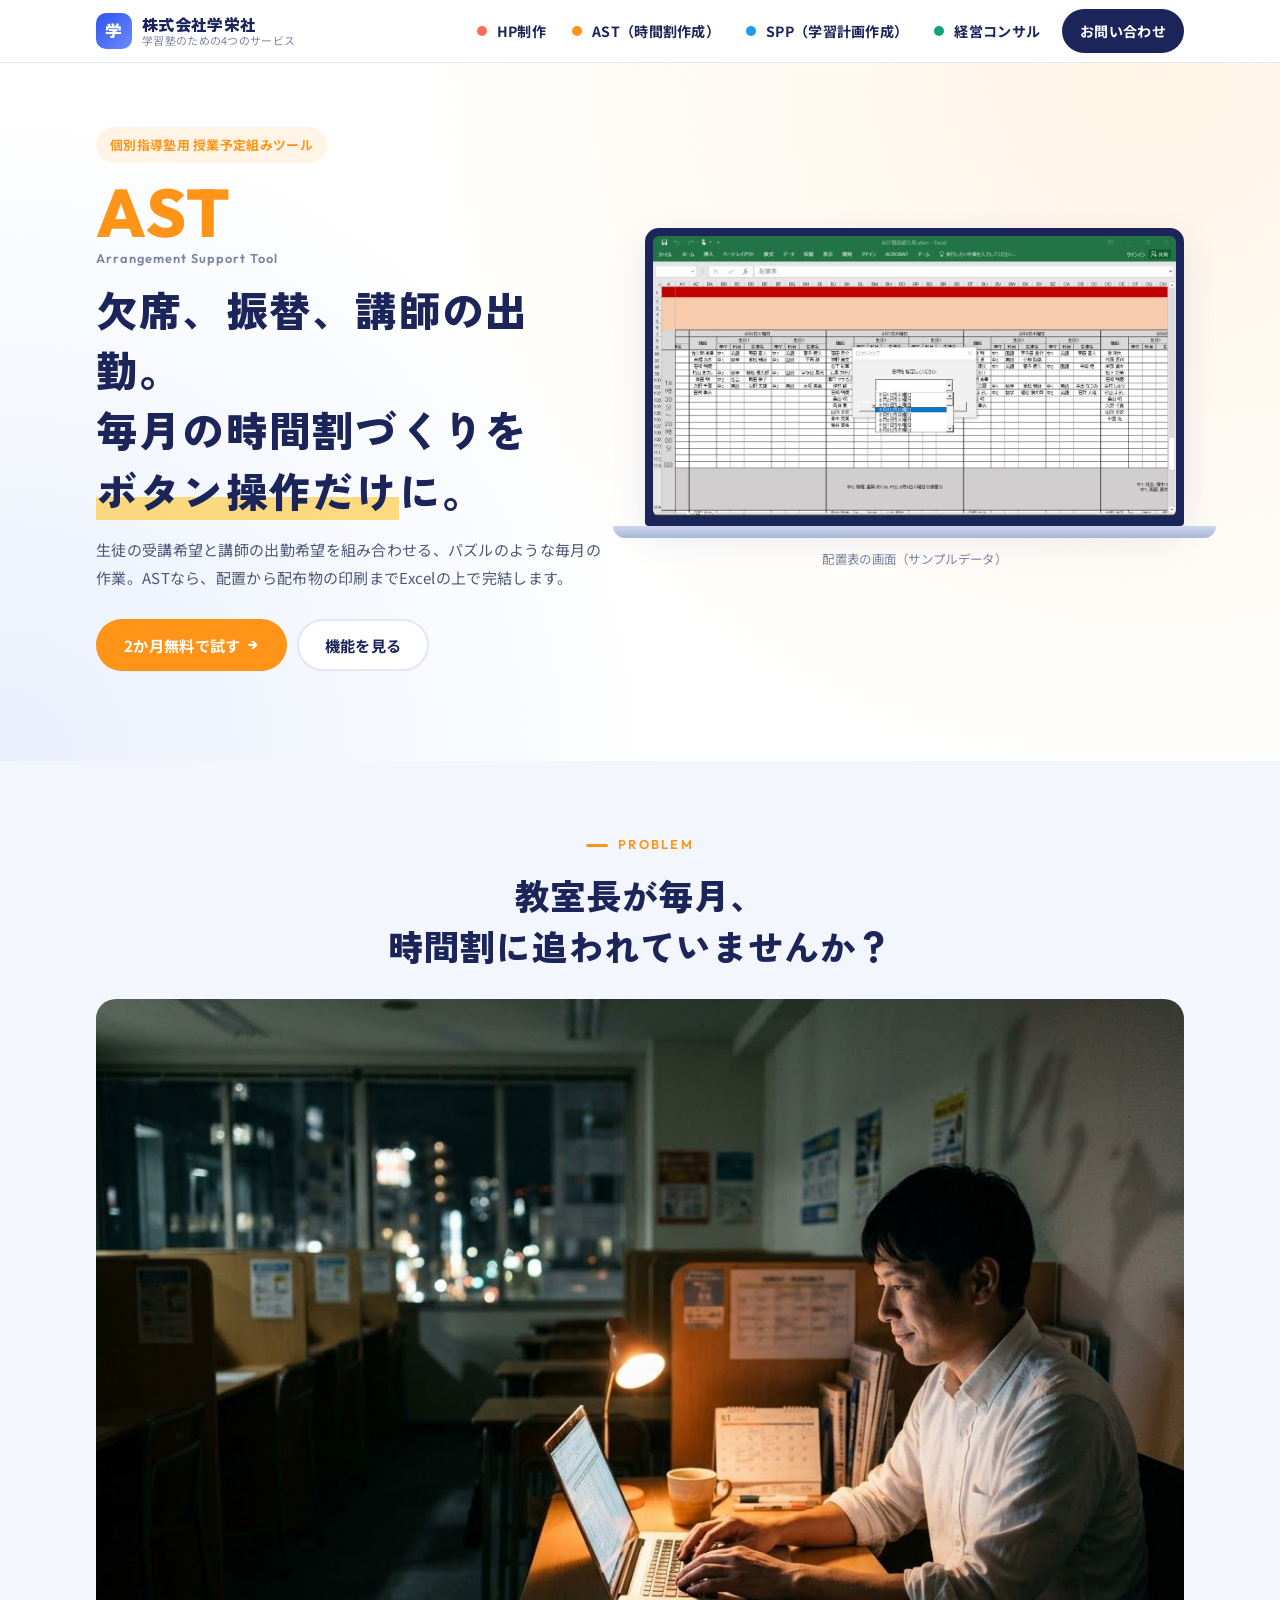
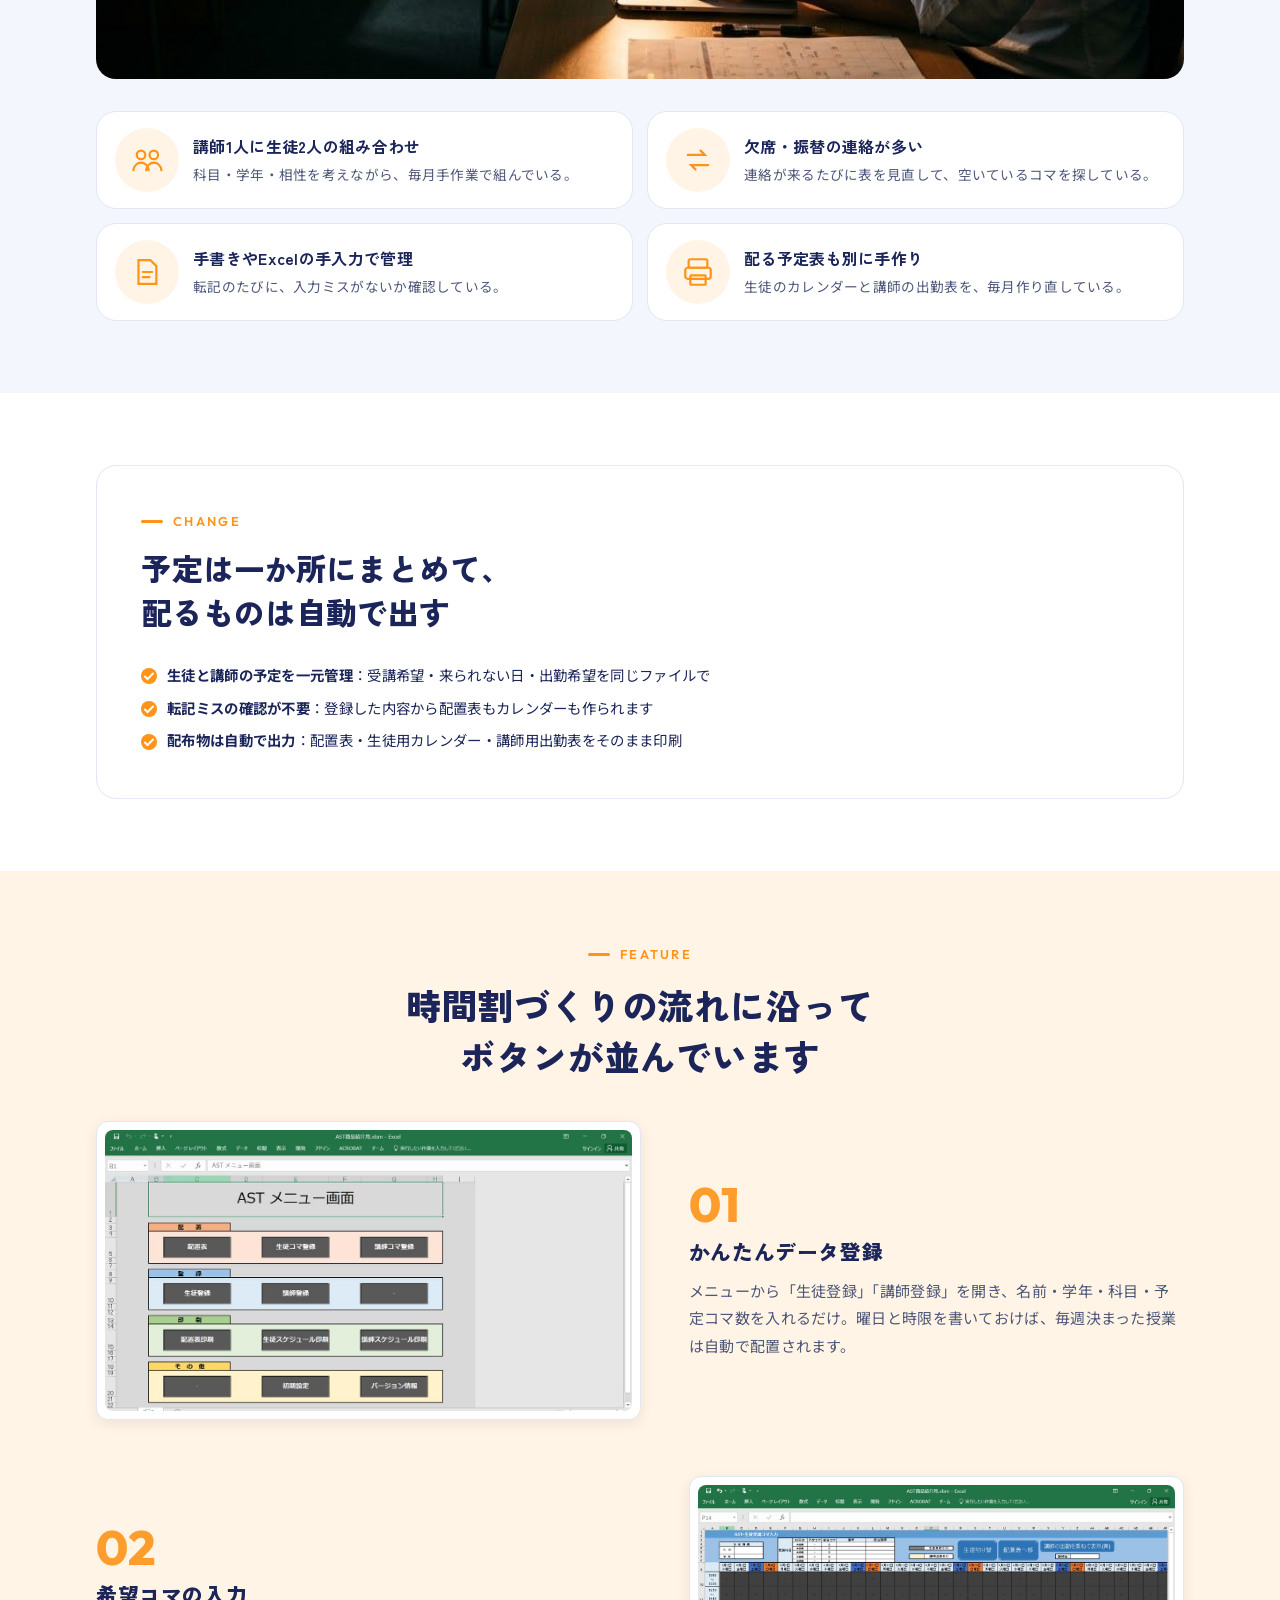
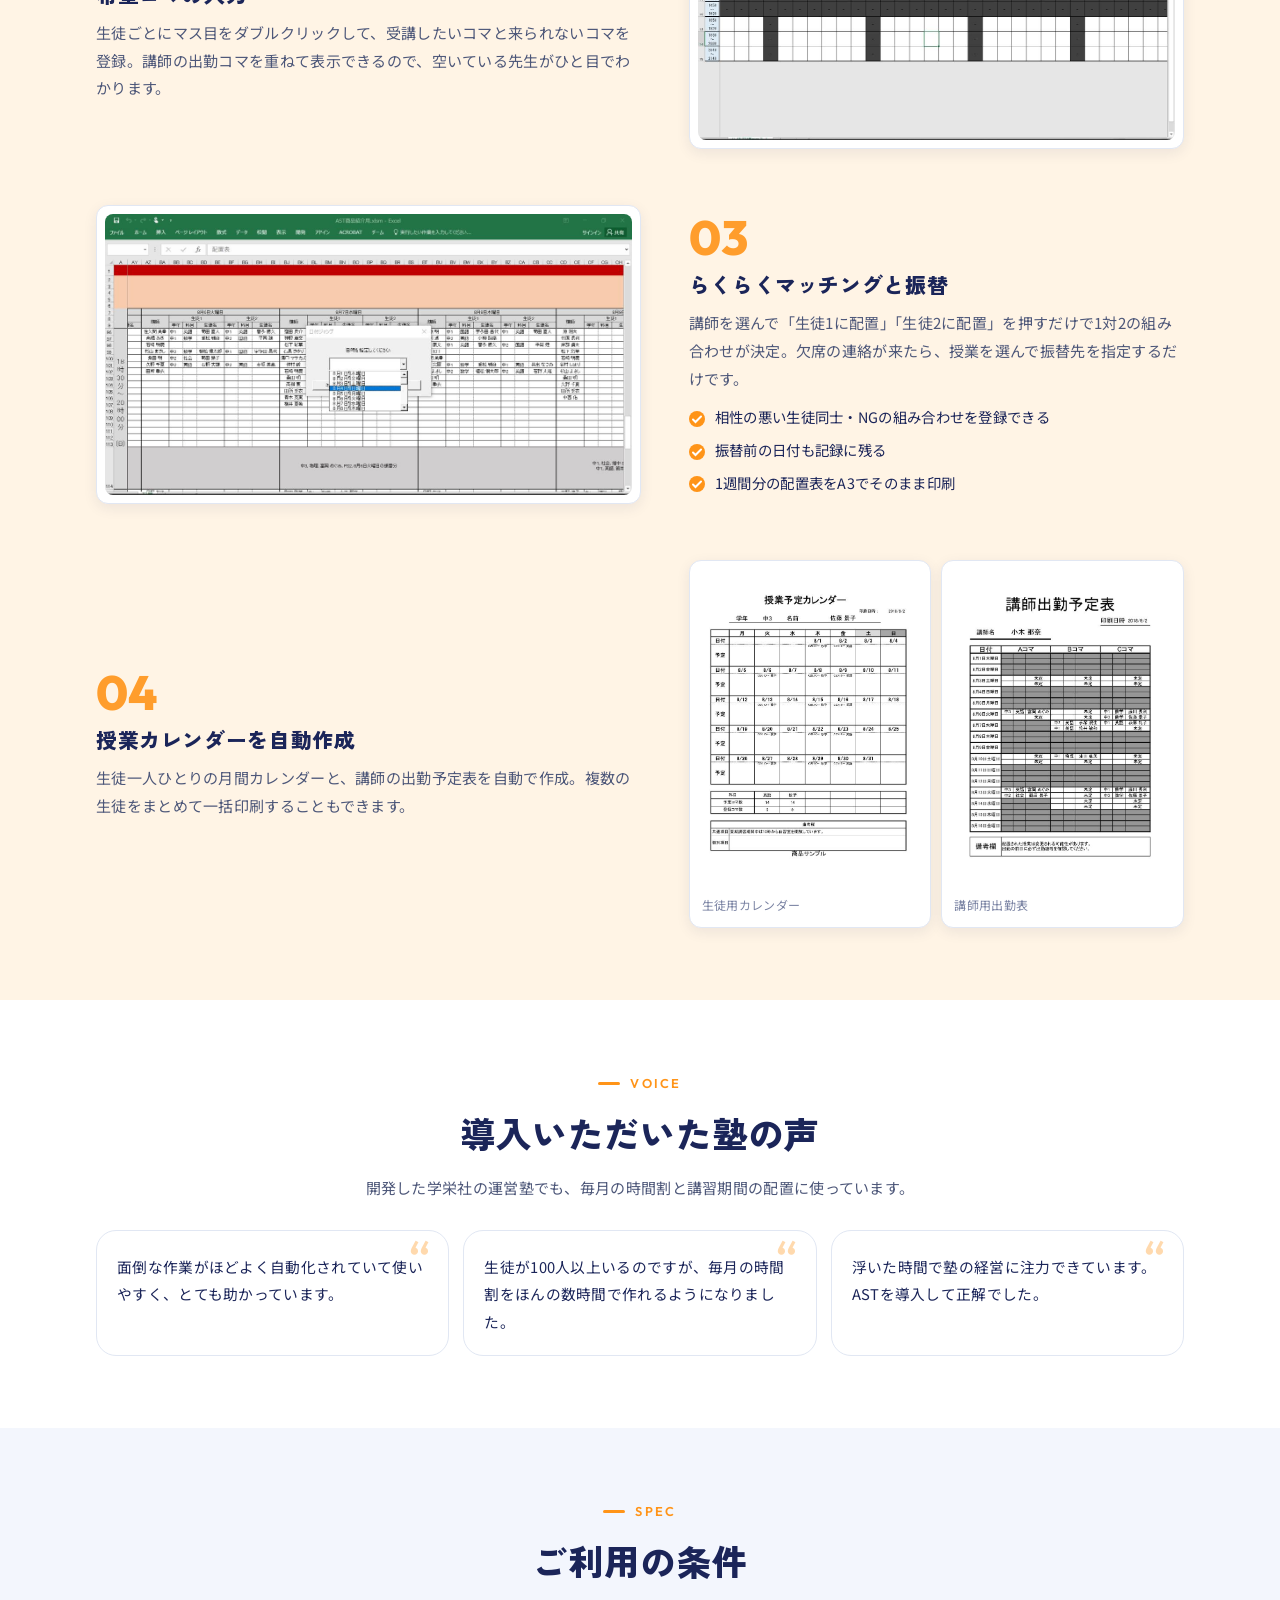
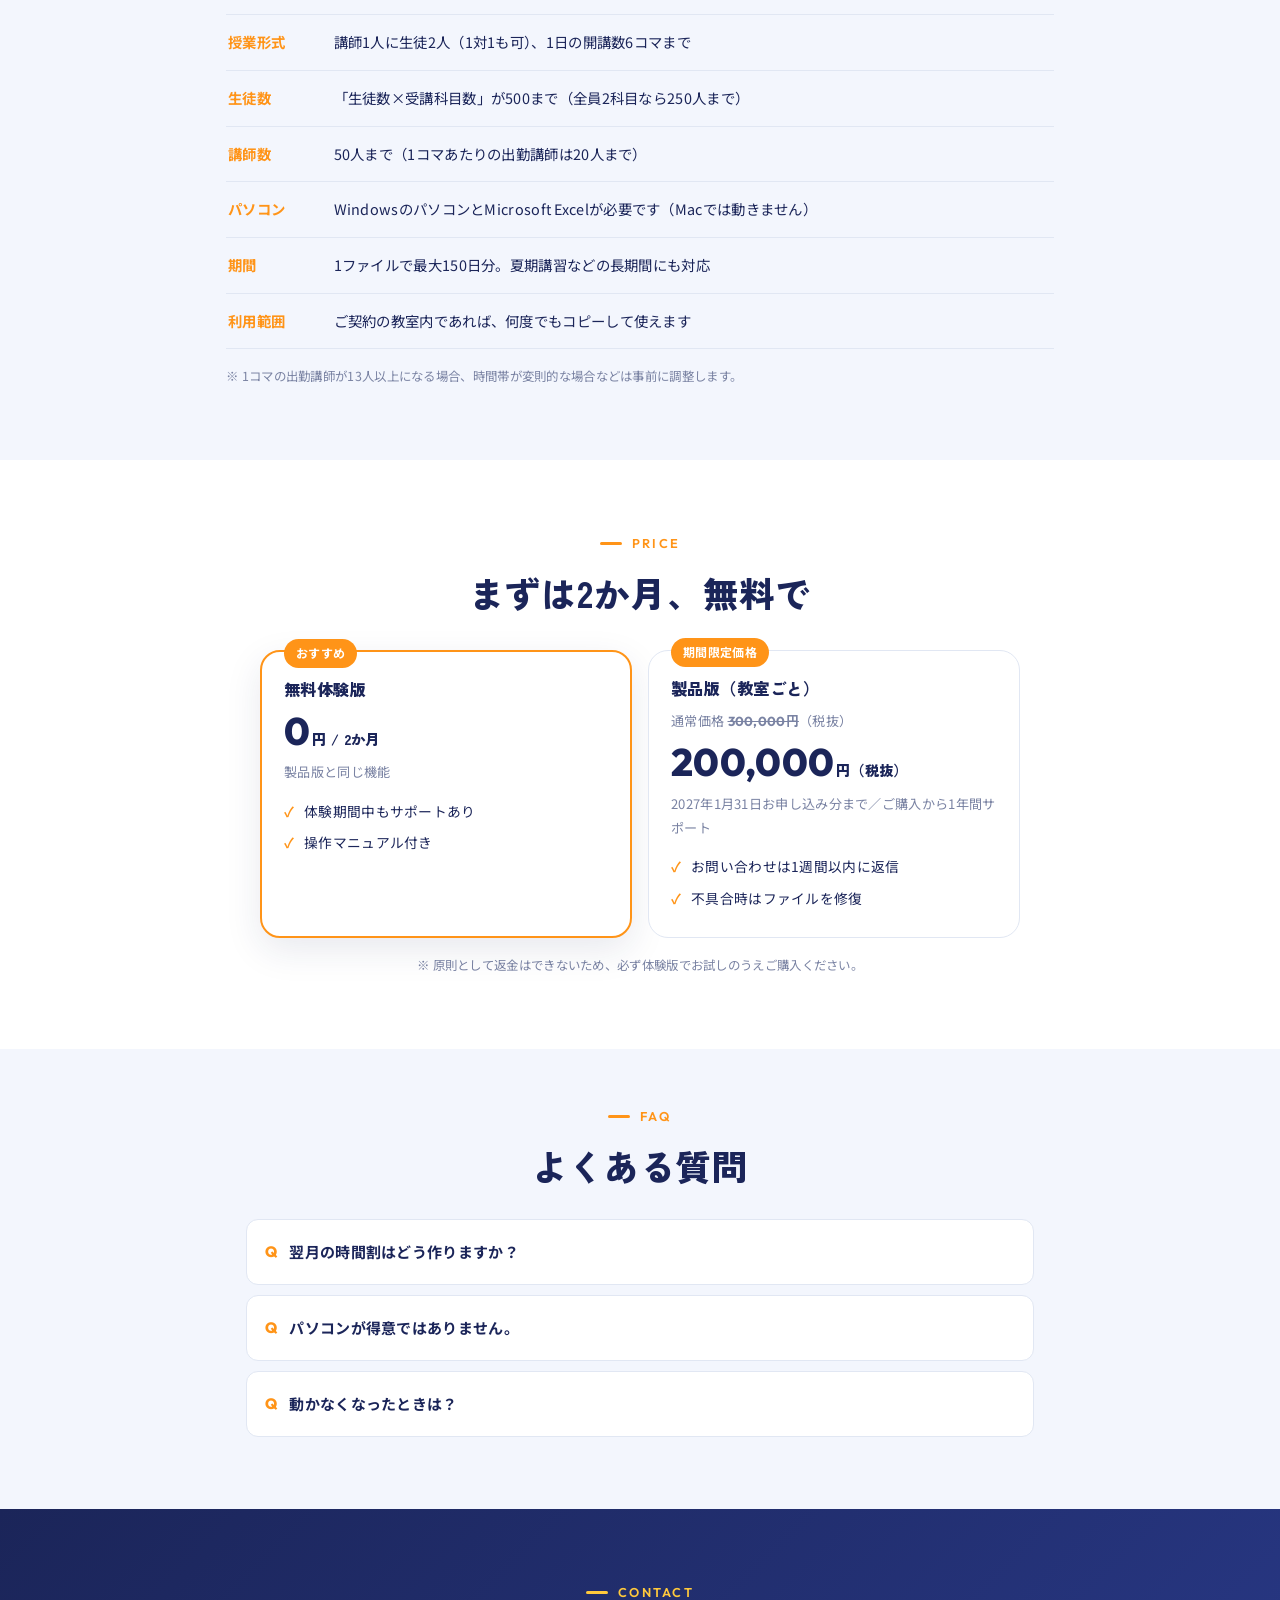
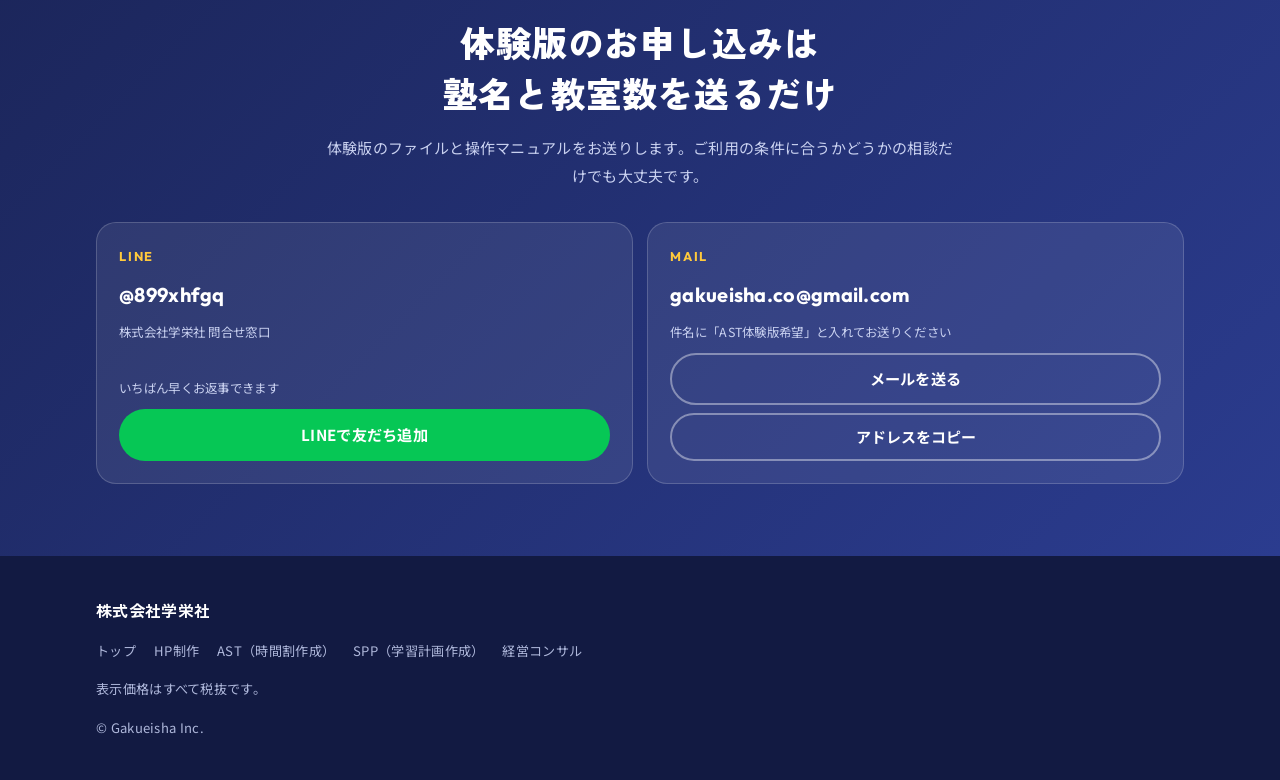
==== ast.html @ d19a025d "学栄社サイト 初回公開 Co-Authored-By: Claude Opus 5.5 <noreply@anthropic.com> Claude-Session: https://claude.a" ====
<!doctype html>
<html lang="ja">
<head>
<meta charset="utf-8">
<meta name="viewport" content="width=device-width, initial-scale=1, viewport-fit=cover">
<title>AST 授業予定組みツール｜学栄社</title>
<meta name="description" content="1対2の個別指導塾のための授業予定組みツールAST（Arrangement Support Tool）。講師と生徒の配置、欠席・振替、カレンダーと出勤表の印刷までExcelで。2か月の無料体験版あり。">
<link rel="preconnect" href="https://fonts.googleapis.com"><link rel="preconnect" href="https://fonts.gstatic.com" crossorigin>
<link rel="stylesheet" href="https://fonts.googleapis.com/css2?family=Zen+Kaku+Gothic+New:wght@500;700;900&family=Noto+Sans+JP:wght@400;500;700&family=Outfit:wght@500;600;700;800&display=swap">
<link rel="stylesheet" href="site.css">
<style>.prints{display:grid;grid-template-columns:1fr 1fr;gap:10px}</style>
</head>
<body class="p-ast" data-page="ast">
<div id="hd"></div>

<section class="s-hero">
  <div class="wrap grid">
    <div>
      <span class="tag">個別指導塾用 授業予定組みツール</span>
      <p class="name">AST<small>Arrangement Support Tool</small></p>
      <h1>欠席、振替、講師の出勤。<br>毎月の時間割づくりを<br><span class="mark">ボタン操作だけ</span>に。</h1>
      <p class="lead">生徒の受講希望と講師の出勤希望を組み合わせる、パズルのような毎月の作業。ASTなら、配置から配布物の印刷までExcelの上で完結します。</p>
      <div class="btns"><a class="btn btn-main" href="#contact">2か月無料で試す <span class="arw">→</span></a><a class="btn btn-ghost" href="#feature">機能を見る</a></div>
    </div>
    <div class="vis rv">
      <div class="laptop"><img src="img/ast-timetable.jpg" alt="ASTの配置表画面。日付と時限ごとに講師と生徒の授業が並ぶ" width="1200" height="641"></div>
      <p class="fine" style="text-align:center;margin-top:22px">配置表の画面（サンプルデータ）</p>
    </div>
  </div>
</section>

<section class="bg-soft">
  <div class="wrap">
    <div class="center"><p class="eyebrow">Problem</p><h2 class="h2">教室長が毎月、<br>時間割に追われていませんか？</h2></div>
    <div class="pimg rv"><img src="img/p03.jpg" alt="授業後の教室で時間割を組む教室長" width="1200" height="896" loading="lazy"></div>
    <div class="probs">
      <article class="rv"><div class="ic" style="color:var(--c)"><svg viewBox="0 0 40 40" fill="none" stroke="currentColor" stroke-width="2.6" stroke-linecap="round"><circle cx="13" cy="14" r="5"/><circle cx="28" cy="14" r="5"/><path d="M4 32c1-6 5-9 9-9s8 3 9 9M19 32c1-6 5-9 9-9s8 3 9 9"/></svg></div><div><b>講師1人に生徒2人の組み合わせ</b><span>科目・学年・相性を考えながら、毎月手作業で組んでいる。</span></div></article>
      <article class="rv"><div class="ic" style="color:var(--c)"><svg viewBox="0 0 40 40" fill="none" stroke="currentColor" stroke-width="2.6" stroke-linecap="round"><path d="M8 14h20l-5-5M32 26H12l5 5"/></svg></div><div><b>欠席・振替の連絡が多い</b><span>連絡が来るたびに表を見直して、空いているコマを探している。</span></div></article>
      <article class="rv"><div class="ic" style="color:var(--c)"><svg viewBox="0 0 40 40" fill="none" stroke="currentColor" stroke-width="2.6" stroke-linecap="round"><path d="M10 6h14l7 7v21H10z"/><path d="M15 20h11M15 26h8"/></svg></div><div><b>手書きやExcelの手入力で管理</b><span>転記のたびに、入力ミスがないか確認している。</span></div></article>
      <article class="rv"><div class="ic" style="color:var(--c)"><svg viewBox="0 0 40 40" fill="none" stroke="currentColor" stroke-width="2.6" stroke-linecap="round"><rect x="9" y="5" width="22" height="10" rx="2"/><rect x="5" y="15" width="30" height="13" rx="3"/><rect x="11" y="24" width="18" height="11" rx="1"/></svg></div><div><b>配る予定表も別に手作り</b><span>生徒のカレンダーと講師の出勤表を、毎月作り直している。</span></div></article>
    </div>
  </div>
</section>

<section>
  <div class="wrap">
    <div class="band rv" style="grid-template-columns:1fr">
      <div class="tx">
        <p class="eyebrow">Change</p>
        <h2 class="h2" style="font-size:clamp(1.35rem,5vw,1.9rem)">予定は一か所にまとめて、<br>配るものは自動で出す</h2>
        <div class="zig" style="margin-top:16px;gap:0"><ul>
          <li><b>生徒と講師の予定を一元管理</b>：受講希望・来られない日・出勤希望を同じファイルで</li>
          <li><b>転記ミスの確認が不要</b>：登録した内容から配置表もカレンダーも作られます</li>
          <li><b>配布物は自動で出力</b>：配置表・生徒用カレンダー・講師用出勤表をそのまま印刷</li>
        </ul></div>
      </div>
    </div>
  </div>
</section>

<section id="feature" class="bg-c">
  <div class="wrap">
    <div class="center"><p class="eyebrow">Feature</p><h2 class="h2">時間割づくりの流れに沿って<br>ボタンが並んでいます</h2></div>
    <div class="zig">
      <article class="rv">
        <figure class="media shot"><img src="img/ast-menu.jpg" alt="ASTのメニュー画面。配置・登録・印刷・その他のボタン" width="1200" height="641"></figure>
        <div><p class="num">01</p><h3>かんたんデータ登録</h3><p>メニューから「生徒登録」「講師登録」を開き、名前・学年・科目・予定コマ数を入れるだけ。曜日と時限を書いておけば、毎週決まった授業は自動で配置されます。</p></div>
      </article>
      <article class="rv">
        <figure class="media shot"><img src="img/ast-student.jpg" alt="生徒コマ登録の画面。日付と時限のマス目" width="1200" height="641"></figure>
        <div><p class="num">02</p><h3>希望コマの入力</h3><p>生徒ごとにマス目をダブルクリックして、受講したいコマと来られないコマを登録。講師の出勤コマを重ねて表示できるので、空いている先生がひと目でわかります。</p></div>
      </article>
      <article class="rv">
        <figure class="media shot"><img src="img/ast-timetable.jpg" alt="配置表画面" width="1200" height="641"></figure>
        <div><p class="num">03</p><h3>らくらくマッチングと振替</h3><p>講師を選んで「生徒1に配置」「生徒2に配置」を押すだけで1対2の組み合わせが決定。欠席の連絡が来たら、授業を選んで振替先を指定するだけです。</p>
          <ul><li>相性の悪い生徒同士・NGの組み合わせを登録できる</li><li>振替前の日付も記録に残る</li><li>1週間分の配置表をA3でそのまま印刷</li></ul></div>
      </article>
      <article class="rv">
        <div class="media prints"><figure class="shot"><img src="img/ast-calendar.jpg" alt="生徒用カレンダーの印刷サンプル"><figcaption>生徒用カレンダー</figcaption></figure><figure class="shot"><img src="img/ast-shift.jpg" alt="講師用出勤表の印刷サンプル"><figcaption>講師用出勤表</figcaption></figure></div>
        <div><p class="num">04</p><h3>授業カレンダーを自動作成</h3><p>生徒一人ひとりの月間カレンダーと、講師の出勤予定表を自動で作成。複数の生徒をまとめて一括印刷することもできます。</p></div>
      </article>
    </div>
  </div>
</section>

<section>
  <div class="wrap">
    <div class="center"><p class="eyebrow">Voice</p><h2 class="h2">導入いただいた塾の声</h2><p class="lead">開発した学栄社の運営塾でも、毎月の時間割と講習期間の配置に使っています。</p></div>
    <div class="voices">
      <blockquote class="rv">面倒な作業がほどよく自動化されていて使いやすく、とても助かっています。</blockquote>
      <blockquote class="rv">生徒が100人以上いるのですが、毎月の時間割をほんの数時間で作れるようになりました。</blockquote>
      <blockquote class="rv">浮いた時間で塾の経営に注力できています。ASTを導入して正解でした。</blockquote>
    </div>
  </div>
</section>

<section class="bg-soft">
  <div class="wrap" style="max-width:860px">
    <div class="center"><p class="eyebrow">Spec</p><h2 class="h2">ご利用の条件</h2></div>
    <dl class="spec">
      <div><dt>授業形式</dt><dd>講師1人に生徒2人（1対1も可）、1日の開講数6コマまで</dd></div>
      <div><dt>生徒数</dt><dd>「生徒数×受講科目数」が500まで（全員2科目なら250人まで）</dd></div>
      <div><dt>講師数</dt><dd>50人まで（1コマあたりの出勤講師は20人まで）</dd></div>
      <div><dt>パソコン</dt><dd>WindowsのパソコンとMicrosoft Excelが必要です（Macでは動きません）</dd></div>
      <div><dt>期間</dt><dd>1ファイルで最大150日分。夏期講習などの長期間にも対応</dd></div>
      <div><dt>利用範囲</dt><dd>ご契約の教室内であれば、何度でもコピーして使えます</dd></div>
    </dl>
    <p class="fine">※ 1コマの出勤講師が13人以上になる場合、時間帯が変則的な場合などは事前に調整します。</p>
  </div>
</section>

<section>
  <div class="wrap">
    <div class="center"><p class="eyebrow">Price</p><h2 class="h2">まずは2か月、無料で</h2></div>
    <div class="pricing" style="max-width:760px;margin-left:auto;margin-right:auto;grid-template-columns:repeat(auto-fit,minmax(260px,1fr))">
      <div class="plan hl rv"><span class="badge">おすすめ</span><h3>無料体験版</h3><p class="p">0<small>円 / 2か月</small></p><p class="s">製品版と同じ機能</p><ul><li>体験期間中もサポートあり</li><li>操作マニュアル付き</li></ul></div>
      <div class="plan rv"><span class="badge">期間限定価格</span><h3>製品版（教室ごと）</h3><p class="was">通常価格 <s>300,000円</s>（税抜）</p><p class="p">200,000<small>円（税抜）</small></p><p class="s">2027年1月31日お申し込み分まで／ご購入から1年間サポート</p><ul><li>お問い合わせは1週間以内に返信</li><li>不具合時はファイルを修復</li></ul></div>
    </div>
    <p class="fine center">※ 原則として返金はできないため、必ず体験版でお試しのうえご購入ください。</p>
  </div>
</section>

<section class="bg-soft" style="padding-top:56px">
  <div class="wrap" style="max-width:820px">
    <div class="center"><p class="eyebrow">FAQ</p><h2 class="h2">よくある質問</h2></div>
    <div class="faq">
      <details><summary>翌月の時間割はどう作りますか？</summary><p>今月のファイルをコピーして名前を変え、メニューの「初期設定」を押すだけ。生徒と講師の情報を引き継いだまま新しい月を作れます。</p></details>
      <details><summary>パソコンが得意ではありません。</summary><p>基本の操作はメニューのボタンをクリックするだけです。操作マニュアルもお渡しします。</p></details>
      <details><summary>動かなくなったときは？</summary><p>ファイルをメールで送っていただければ修復します。生徒と講師の個人情報は、修復以外の目的には使いません。</p></details>
    </div>
  </div>
</section>

<div id="ct" data-subject="AST体験版希望" data-title="体験版のお申し込みは<br>塾名と教室数を送るだけ" data-lead="体験版のファイルと操作マニュアルをお送りします。ご利用の条件に合うかどうかの相談だけでも大丈夫です。"></div>
<div id="ft"></div>
<script src="main.js"></script>
</body>
</html>
---- site.css ----
/* 株式会社学栄社 サイト共通スタイル（モバイルファースト） */
:root{
  --ink:#1b2559; --ink-soft:#4d5779; --muted:#7a83a3;
  --bg:#ffffff; --soft:#f3f6fd; --soft2:#e9effc; --line:#e1e7f3; --card:#ffffff;
  --brand:#2f54eb; --brand-d:#1d3bc0; --accent:#ffc93c;
  --hp:#ff6b5b; --hp-s:#fff0ed; --ast:#ff9418; --ast-s:#fff4e5; --spp:#1d9bf0; --spp-s:#e8f5ff; --con:#12a37d; --con-s:#e5f7f0;
  --c:var(--brand); --c-s:var(--soft2);
  --r:20px; --r-s:12px; --shadow:0 12px 36px rgba(27,37,89,.10); --shadow-s:0 4px 14px rgba(27,37,89,.08);
  --f-jp:"Zen Kaku Gothic New","Noto Sans JP",sans-serif; --f-body:"Noto Sans JP",sans-serif; --f-en:"Outfit","Zen Kaku Gothic New",sans-serif;
  color-scheme:light;
}
@media (prefers-color-scheme:dark){:root:not([data-theme="light"]){
  --ink:#e8ecfb; --ink-soft:#b9c1dc; --muted:#8d96b6; --bg:#0f1430; --soft:#161d40; --soft2:#1d2550; --line:#2a3360; --card:#182044;
  --hp-s:#3a1f24; --ast-s:#3a2a14; --spp-s:#13304a; --con-s:#123a30; color-scheme:dark}}
:root[data-theme="dark"]{--ink:#e8ecfb; --ink-soft:#b9c1dc; --muted:#8d96b6; --bg:#0f1430; --soft:#161d40; --soft2:#1d2550; --line:#2a3360; --card:#182044;
  --hp-s:#3a1f24; --ast-s:#3a2a14; --spp-s:#13304a; --con-s:#123a30; color-scheme:dark}

body.p-hp{--c:var(--hp);--c-s:var(--hp-s)} body.p-ast{--c:var(--ast);--c-s:var(--ast-s)}
body.p-spp{--c:var(--spp);--c-s:var(--spp-s)} body.p-con{--c:var(--con);--c-s:var(--con-s)}

*,*::before,*::after{box-sizing:border-box}
html{scroll-behavior:smooth;-webkit-text-size-adjust:100%}
body{margin:0;background:var(--bg);color:var(--ink);font-family:var(--f-body);font-size:15px;line-height:1.85;letter-spacing:.02em;overflow-x:hidden}
img{max-width:100%;height:auto;display:block}
a{color:inherit}
h1,h2,h3{font-family:var(--f-jp);font-weight:900;line-height:1.45;margin:0;letter-spacing:.03em}
p{margin:0}
.wrap{width:100%;max-width:1120px;margin:0 auto;padding:0 16px}
section{padding:72px 0}
.bg-soft{background:var(--soft)}
.bg-c{background:var(--c-s)}

/* 見出し */
.eyebrow{font-family:var(--f-en);font-weight:600;font-size:.8rem;letter-spacing:.18em;color:var(--c);text-transform:uppercase;display:flex;align-items:center;gap:10px;margin-bottom:12px}
.eyebrow::before{content:"";width:22px;height:3px;border-radius:2px;background:currentColor}
.h2{font-size:clamp(1.5rem,5.6vw,2.2rem)}
.h2 em{font-style:normal;color:var(--c)}
.lead{color:var(--ink-soft);margin-top:16px;max-width:42em}
.center{text-align:center}.center .eyebrow{justify-content:center}.center .lead{margin-left:auto;margin-right:auto}
.mark{background:linear-gradient(transparent 62%,rgba(255,201,60,.65) 62%)}

/* ヘッダー */
.top{position:sticky;top:0;z-index:50;background:color-mix(in srgb,var(--bg) 88%,transparent);backdrop-filter:blur(10px);-webkit-backdrop-filter:blur(10px);border-bottom:1px solid var(--line)}
.top .wrap{display:flex;align-items:center;justify-content:space-between;height:62px;gap:12px}
.logo{display:flex;align-items:center;gap:10px;text-decoration:none}
.logo .mk{width:36px;height:36px;border-radius:10px;background:linear-gradient(135deg,var(--brand),#6b8cff);color:#fff;display:grid;place-items:center;font-family:var(--f-jp);font-weight:900;font-size:1.05rem;flex:none}
.logo b{font-family:var(--f-jp);font-weight:900;font-size:1rem;line-height:1.2;display:block}
.logo small{display:block;font-size:.68rem;color:var(--muted);line-height:1.2}
.menu-btn{width:44px;height:44px;border:0;border-radius:12px;background:var(--soft2);color:var(--ink);display:grid;place-items:center;cursor:pointer}
.menu-btn span{display:block;width:18px;height:2px;background:currentColor;border-radius:2px;box-shadow:0 -6px 0 currentColor,0 6px 0 currentColor}
.gnav{position:fixed;inset:62px 0 auto 0;background:var(--bg);border-bottom:1px solid var(--line);padding:12px 16px 20px;display:none;flex-direction:column;gap:4px;box-shadow:var(--shadow)}
.gnav.open{display:flex}
.gnav a{text-decoration:none;font-weight:700;padding:12px 10px;border-radius:10px;display:flex;align-items:center;gap:10px}
.gnav a:hover{background:var(--soft)}
.gnav a i{width:10px;height:10px;border-radius:50%;flex:none}
.gnav .cta{background:var(--ink);color:var(--bg);justify-content:center;margin-top:8px}
@media (min-width:1180px){
  .menu-btn{display:none}
  .gnav{position:static;display:flex;flex-direction:row;align-items:center;padding:0;border:0;box-shadow:none;background:none;gap:2px}
  .gnav a{font-size:.88rem;padding:8px 12px}
  .gnav .cta{margin:0 0 0 8px;padding:9px 18px;border-radius:999px}
}

/* ボタン */
.btns{display:flex;flex-wrap:wrap;gap:10px;margin-top:28px}
.btn{display:inline-flex;align-items:center;justify-content:center;gap:8px;min-height:52px;padding:0 26px;border-radius:999px;font-weight:700;text-decoration:none;font-size:.95rem;border:2px solid transparent;transition:transform .15s,box-shadow .15s}
.btn:hover{transform:translateY(-2px);box-shadow:var(--shadow-s)}
.btn-main{background:var(--c);color:#fff}
.btn-ink{background:var(--ink);color:var(--bg)}
.btn-line{background:#06c755;color:#fff}
.btn-ghost{border-color:var(--line);background:var(--card);color:var(--ink)}
.btn .arw{font-family:var(--f-en)}

/* 写真差し替え予定の目印 */
.ph{position:relative;border-radius:var(--r);overflow:hidden;background:var(--soft2)}
.ph img{width:100%;height:100%;object-fit:cover}
.ph[data-ph]::after{content:"写真差し替え予定 " attr(data-ph);position:absolute;left:10px;top:10px;font-size:.66rem;font-weight:700;background:rgba(27,37,89,.82);color:#fff;padding:3px 9px;border-radius:999px;letter-spacing:.05em}

/* 端末モック */
.laptop{background:#1b2559;border-radius:14px 14px 4px 4px;padding:8px 8px 10px;position:relative;box-shadow:var(--shadow)}
.laptop img{border-radius:6px;width:100%}
.laptop::after{content:"";position:absolute;left:-6%;right:-6%;bottom:-12px;height:12px;background:linear-gradient(#cdd6ee,#aab6d8);border-radius:0 0 14px 14px}
.phone{background:#1b2559;border-radius:30px;padding:9px;box-shadow:var(--shadow);width:100%}
.phone img{border-radius:22px;width:100%;aspect-ratio:399/800;object-fit:cover;object-position:top}
.shot{background:var(--card);border:1px solid var(--line);border-radius:var(--r-s);padding:8px;box-shadow:var(--shadow-s)}
.shot img{border-radius:8px;width:100%}
.shot figcaption{font-size:.75rem;color:var(--muted);padding:8px 4px 2px}
figure{margin:0}

/* ===== トップ ===== */
.t-hero{position:relative;padding:44px 0 64px;overflow:hidden;background:radial-gradient(circle at 85% 10%,#dfe7ff 0,transparent 45%),radial-gradient(circle at 5% 90%,#fff3d1 0,transparent 40%),var(--bg)}
.t-hero .grid{display:grid;gap:40px;align-items:center}
.t-hero h1{font-size:clamp(1.85rem,8vw,3.1rem)}
.t-hero h1 .c{color:var(--brand)}
.t-hero .lead{font-size:1rem}
.chips{display:flex;flex-wrap:wrap;gap:8px;margin-top:20px}
.chips span{font-size:.78rem;font-weight:700;padding:6px 12px;border-radius:999px;background:var(--card);border:1px solid var(--line)}
.collage{position:relative;padding:0 6% 40px 0}
.collage .laptop{width:88%}
.collage .phone{position:absolute;right:0;bottom:0;width:28%;border-radius:22px;padding:6px}
.collage .phone img{border-radius:17px}
.collage .float{position:absolute;left:-2%;bottom:-6px;width:42%;background:var(--card);border-radius:14px;padding:8px;box-shadow:var(--shadow)}
.collage .float img{border-radius:8px}
.collage .float p{font-size:.68rem;font-weight:700;color:var(--muted);padding:4px 4px 0}
@media (min-width:900px){.t-hero{padding:72px 0 96px}.t-hero .grid{grid-template-columns:1.05fr 1fr}}

.svc{display:grid;gap:20px;margin-top:36px}
.svc a{display:grid;grid-template-rows:auto 1fr;background:var(--card);border:1px solid var(--line);border-radius:var(--r);overflow:hidden;text-decoration:none;box-shadow:var(--shadow-s);transition:transform .2s,box-shadow .2s}
.svc a:hover{transform:translateY(-4px);box-shadow:var(--shadow)}
.svc .thumb{aspect-ratio:16/10;background:var(--c-s);display:grid;place-items:center;overflow:hidden;position:relative}
.svc .thumb img{width:100%;height:100%;object-fit:cover}
.svc .thumb .no{position:absolute;left:14px;top:12px;font-family:var(--f-en);font-weight:700;font-size:.8rem;color:#fff;background:var(--c);padding:2px 10px;border-radius:999px}
.svc .body{display:grid;grid-template-rows:auto auto 1fr auto auto;gap:8px;padding:20px 20px 22px}
.svc .for{font-size:.78rem;font-weight:700;color:var(--c)}
.svc h3{font-size:1.18rem}
.svc .desc{font-size:.88rem;color:var(--ink-soft)}
.svc .meta{font-family:var(--f-en);font-weight:700;font-size:1.6rem;color:var(--ink);border-top:1px dashed var(--line);padding-top:12px;line-height:1.3}
.svc .meta small{font-family:var(--f-jp);font-size:.78rem;margin-left:4px;color:var(--ink-soft)}
.svc .go{font-size:.85rem;font-weight:700;color:var(--c)}
.svc .s-hp{--c:var(--hp);--c-s:var(--hp-s)} .svc .s-ast{--c:var(--ast);--c-s:var(--ast-s)} .svc .s-spp{--c:var(--spp);--c-s:var(--spp-s)} .svc .s-con{--c:var(--con);--c-s:var(--con-s)}
@media (min-width:640px){.svc{grid-template-columns:repeat(2,minmax(0,1fr))}}
@media (min-width:1080px){.svc{grid-template-columns:repeat(4,minmax(0,1fr))}.svc .body{padding:18px 18px 20px}}

.why{display:grid;gap:18px;margin-top:36px}
.why article{display:grid;grid-template-columns:72px 1fr;gap:16px;align-items:start;background:var(--card);border-radius:var(--r);padding:20px;border:1px solid var(--line)}
.why .ic{width:72px;height:72px;border-radius:18px;background:var(--soft2);display:grid;place-items:center}
.why .ic svg{width:38px;height:38px}
.why h3{font-size:1.08rem;margin-bottom:6px}
.why p{font-size:.9rem;color:var(--ink-soft)}
@media (min-width:900px){.why{grid-template-columns:repeat(3,minmax(0,1fr))}.why article{grid-template-columns:1fr;text-align:left}}

.stats{display:grid;grid-template-columns:repeat(2,minmax(0,1fr));gap:12px;margin-top:32px}
.stats div{background:var(--card);border-radius:var(--r-s);padding:18px 12px;text-align:center;display:grid;grid-template-rows:1fr auto;gap:4px;border:1px solid var(--line)}
.stats b{font-family:var(--f-en);font-size:clamp(2rem,9vw,2.8rem);line-height:1.1;color:var(--c)}
.stats b small{font-family:var(--f-jp);font-size:.85rem;margin-left:2px}
.stats span{font-size:.78rem;font-weight:700;color:var(--ink-soft);line-height:1.5}
@media (min-width:760px){.stats{grid-template-columns:repeat(4,minmax(0,1fr))}}

.prof{display:grid;gap:28px;align-items:center;margin-top:32px}
.prof .ph{aspect-ratio:4/3}
.career{display:grid;gap:0;border-top:1px solid var(--line)}
.career div{display:grid;grid-template-columns:6.5em 1fr;gap:12px;padding:14px 2px;border-bottom:1px solid var(--line);font-size:.92rem}
.career .k{font-weight:700;color:var(--c)}
@media (min-width:860px){.prof{grid-template-columns:5fr 6fr}}

/* ===== サービスページ共通 ===== */
.s-hero{position:relative;overflow:hidden;padding:40px 0 64px;background:radial-gradient(circle at 90% 0,var(--c-s) 0,transparent 55%),radial-gradient(circle at 0 100%,var(--soft2) 0,transparent 45%),var(--bg)}
.s-hero .grid{display:grid;gap:36px;align-items:center}
.s-hero .tag{display:inline-flex;align-items:center;gap:8px;font-size:.8rem;font-weight:700;color:var(--c);background:var(--c-s);padding:6px 14px;border-radius:999px;margin-bottom:16px}
.s-hero .name{font-family:var(--f-en);font-weight:800;font-size:clamp(2.6rem,13vw,4.2rem);line-height:1;color:var(--c);letter-spacing:.02em}
.s-hero .name small{display:block;font-size:.8rem;font-weight:600;color:var(--muted);letter-spacing:.08em;margin-top:6px}
.s-hero h1{font-size:clamp(1.6rem,7vw,2.6rem);margin-top:14px}
.s-hero .vis{position:relative}
@media (min-width:900px){.s-hero{padding:64px 0 90px}.s-hero .grid{grid-template-columns:1fr 1.05fr}}

.offer{margin-top:24px;background:var(--card);border:2px solid var(--c);border-radius:var(--r);padding:18px 20px;display:grid;gap:4px;box-shadow:var(--shadow-s);max-width:440px}
.offer .t{font-size:.8rem;font-weight:700;color:#fff;background:var(--c);border-radius:999px;padding:2px 12px;justify-self:start}
.offer .p{font-family:var(--f-en);font-weight:800;font-size:2.6rem;line-height:1.1}
.offer .p small{font-family:var(--f-jp);font-size:1rem;margin-left:2px}
.offer .n{font-size:.82rem;color:var(--ink-soft)}

.probs{display:grid;gap:14px;margin-top:32px}
.probs article{display:grid;grid-template-columns:64px 1fr;gap:14px;align-items:center;background:var(--card);border:1px solid var(--line);border-radius:var(--r);padding:16px 18px}
.probs .ic{width:64px;height:64px;border-radius:50%;background:var(--c-s);display:grid;place-items:center}
.probs .ic svg{width:34px;height:34px}
.probs b{font-family:var(--f-jp);font-size:1rem;display:block;line-height:1.5}
.probs span{font-size:.85rem;color:var(--ink-soft);display:block;margin-top:4px}
@media (min-width:860px){.probs{grid-template-columns:repeat(2,minmax(0,1fr))}}

.zig{display:grid;gap:56px;margin-top:40px}
.zig article{display:grid;gap:22px;align-items:center}
.zig .num{font-family:var(--f-en);font-weight:800;font-size:3rem;line-height:1;color:var(--c);opacity:.9}
.zig h3{font-size:1.3rem;margin:8px 0 10px}
.zig p{color:var(--ink-soft);font-size:.94rem}
.zig ul{margin:12px 0 0;padding:0;list-style:none;display:grid;gap:6px}
.zig li{font-size:.9rem;padding-left:26px;position:relative}
.zig li::before{content:"";position:absolute;left:0;top:.45em;width:16px;height:16px;border-radius:50%;background:var(--c) url("data:image/svg+xml,%3Csvg xmlns='http://www.w3.org/2000/svg' viewBox='0 0 16 16'%3E%3Cpath d='M4 8.5l2.5 2.5L12 5.5' stroke='white' stroke-width='2' fill='none' stroke-linecap='round'/%3E%3C/svg%3E") center/100% no-repeat}
@media (min-width:900px){.zig article{grid-template-columns:1.1fr 1fr;gap:48px}.zig article:nth-child(even) .media{order:2}}

.cards3{display:grid;gap:16px;margin-top:32px}
.cards3 > div{background:var(--card);border:1px solid var(--line);border-radius:var(--r);padding:22px 20px;display:grid;grid-template-rows:auto auto 1fr;gap:6px}
.cards3 .n{font-family:var(--f-en);font-weight:800;font-size:2.2rem;line-height:1.1;color:var(--c)}
.cards3 .n small{font-family:var(--f-jp);font-size:.85rem;margin-left:2px}
.cards3 b{font-family:var(--f-jp);font-size:1.02rem}
.cards3 span{font-size:.86rem;color:var(--ink-soft)}
@media (min-width:640px){.cards3{grid-template-columns:repeat(2,minmax(0,1fr))}}
@media (min-width:960px){.cards3{grid-template-columns:repeat(3,minmax(0,1fr))}}

.pricing{display:grid;gap:16px;margin-top:32px;align-items:stretch}
.plan{background:var(--card);border:1px solid var(--line);border-radius:var(--r);padding:26px 22px;display:grid;grid-template-rows:auto auto auto 1fr;gap:8px;position:relative}
.plan.hl{border:2px solid var(--c);box-shadow:var(--shadow)}
.plan .badge{position:absolute;top:-13px;left:22px;background:var(--c);color:#fff;font-size:.75rem;font-weight:700;padding:3px 12px;border-radius:999px}
.plan h3{font-size:1.02rem}
.plan .p{font-family:var(--f-en);font-weight:800;font-size:2.4rem;line-height:1.1}
.plan .p small{font-family:var(--f-jp);font-size:.9rem;margin-left:2px}
.plan .s{font-size:.82rem;color:var(--muted)}
.plan ul{margin:6px 0 0;padding:0;list-style:none;display:grid;gap:6px;align-content:start}
.plan li{font-size:.86rem;padding-left:20px;position:relative}
.plan li::before{content:"✓";position:absolute;left:0;color:var(--c);font-weight:700}
@media (min-width:860px){.pricing{grid-template-columns:repeat(3,minmax(0,1fr))}}
.fine{font-size:.78rem;color:var(--muted);margin-top:16px;line-height:1.8}

.flow{list-style:none;margin:32px 0 0;padding:0;display:grid;gap:12px;counter-reset:f}
.flow li{counter-increment:f;display:grid;grid-template-columns:52px 1fr;gap:14px;align-items:start;background:var(--card);border:1px solid var(--line);border-radius:var(--r-s);padding:16px}
.flow li::before{content:counter(f,decimal-leading-zero);font-family:var(--f-en);font-weight:800;font-size:1.2rem;color:#fff;background:var(--c);width:52px;height:52px;border-radius:14px;display:grid;place-items:center}
.flow b{font-family:var(--f-jp);display:block}
.flow span{font-size:.86rem;color:var(--ink-soft)}
@media (min-width:960px){.flow{grid-template-columns:repeat(var(--n,5),minmax(0,1fr))}.flow li{grid-template-columns:1fr;grid-template-rows:auto 1fr}}

.faq{margin-top:28px;display:grid;gap:10px}
.faq details{background:var(--card);border:1px solid var(--line);border-radius:var(--r-s);padding:4px 18px}
.faq summary{cursor:pointer;font-weight:700;padding:14px 0;list-style:none;display:flex;gap:12px;align-items:flex-start}
.faq summary::-webkit-details-marker{display:none}
.faq summary::before{content:"Q";font-family:var(--f-en);font-weight:800;color:var(--c);flex:none}
.faq details p{padding:0 0 16px 26px;color:var(--ink-soft);font-size:.9rem}

.voices{display:grid;gap:14px;margin-top:28px}
.voices blockquote{margin:0;background:var(--card);border-radius:var(--r);padding:22px 20px 20px;border:1px solid var(--line);position:relative;font-size:.92rem}
.voices blockquote::before{content:"“";font-family:var(--f-en);font-size:3.4rem;line-height:1;color:var(--c);position:absolute;top:2px;right:16px;opacity:.35}
.voices cite{display:block;font-style:normal;font-size:.78rem;color:var(--muted);margin-top:8px}
@media (min-width:860px){.voices{grid-template-columns:repeat(3,minmax(0,1fr))}}

.spec{margin:28px 0 0;border-top:1px solid var(--line)}
.spec div{display:grid;grid-template-columns:6.5em 1fr;gap:12px;padding:14px 2px;border-bottom:1px solid var(--line);font-size:.9rem}
.spec dt{font-weight:700;color:var(--c)} .spec dd{margin:0}

.band{border-radius:var(--r);overflow:hidden;display:grid;background:var(--card);border:1px solid var(--line)}
.band .ph,.band > img{border-radius:0;aspect-ratio:16/10}
.band .tx{padding:24px 20px}
@media (min-width:860px){.band{grid-template-columns:1fr 1fr}.band .ph{aspect-ratio:auto;min-height:340px}.band .tx{padding:44px;align-self:center}}

/* お問い合わせ */
.contact{background:linear-gradient(135deg,#1b2559,#2b3c8f);color:#fff}
.contact .eyebrow{color:var(--accent)}
.contact .lead{color:#c9d1f0}
.cbox{display:grid;gap:14px;margin-top:32px}
.cbox > div{background:rgba(255,255,255,.08);border:1px solid rgba(255,255,255,.18);border-radius:var(--r);padding:22px;display:grid;grid-template-rows:auto auto 1fr auto;gap:8px}
.cbox .k{font-family:var(--f-en);font-weight:700;letter-spacing:.14em;font-size:.8rem;color:var(--accent)}
.cbox .addr{font-family:var(--f-en);font-size:1.25rem;font-weight:700;word-break:break-all}
.cbox .hint{font-size:.78rem;color:#c9d1f0}
.copy{min-height:48px;border-radius:999px;border:2px solid rgba(255,255,255,.4);background:none;color:#fff;font:inherit;font-weight:700;cursor:pointer;width:100%}
@media (min-width:760px){.cbox{grid-template-columns:1fr 1fr}}

footer{background:#121a42;color:#aeb7da;padding:40px 0 calc(40px + env(safe-area-inset-bottom));font-size:.82rem}
footer .wrap{display:grid;gap:14px}
footer b{color:#fff;font-family:var(--f-jp);font-size:1rem}
footer nav{display:flex;flex-wrap:wrap;gap:6px 18px}
footer a{text-decoration:none}
footer a:hover{color:#fff}

/* 表示アニメーション */
.rv{opacity:0;transform:translateY(18px);transition:opacity .6s,transform .6s}
.rv.on{opacity:1;transform:none}
@media (prefers-reduced-motion:reduce){.rv{opacity:1;transform:none;transition:none}html{scroll-behavior:auto}}

/* ===== 追加コンポーネント（参考サイトの良い点を反映） ===== */
.trust{display:grid;grid-template-columns:repeat(3,minmax(0,1fr));gap:8px;margin-top:20px;max-width:460px}
.trust div{background:var(--card);border:1px solid var(--line);border-radius:12px;padding:10px 6px;text-align:center;display:grid;grid-template-rows:1fr auto}
.trust b{font-family:var(--f-en);font-weight:800;font-size:1.35rem;line-height:1.2;color:var(--c)}
.trust b small{font-family:var(--f-jp);font-size:.7rem;margin-left:1px}
.trust span{font-size:.68rem;font-weight:700;color:var(--ink-soft);line-height:1.4}
.offer .was{font-size:.85rem;color:var(--muted)}
.offer .was s{font-family:var(--f-en);font-weight:700}
.zero{display:inline-block;margin-top:14px;font-weight:700;font-size:.92rem;background:var(--c-s);color:var(--ink);border-left:4px solid var(--c);padding:8px 14px;border-radius:0 10px 10px 0}

.diff{display:grid;gap:16px;margin-top:32px}
.diff article{background:var(--card);border:1px solid var(--line);border-radius:var(--r);padding:24px 20px;display:grid;grid-template-rows:auto auto 1fr;gap:8px;position:relative;overflow:hidden}
.diff .k{font-family:var(--f-en);font-weight:800;font-size:3.2rem;line-height:1;color:var(--c);opacity:.18;position:absolute;right:14px;top:8px}
.diff h3{font-size:1.15rem}
.diff p{font-size:.9rem;color:var(--ink-soft)}
@media (min-width:860px){.diff{grid-template-columns:repeat(3,minmax(0,1fr))}}

.chat{display:grid;gap:12px;background:#e9eef7;border-radius:var(--r);padding:20px 16px}
.chat .m{max-width:85%;padding:10px 14px;border-radius:16px;font-size:.88rem;line-height:1.6;position:relative}
.chat .me{justify-self:end;background:#8de07a;color:#14260f;border-bottom-right-radius:4px}
.chat .you{justify-self:start;background:#fff;color:#1b2559;border-bottom-left-radius:4px}
.chat .who{font-size:.68rem;color:#6a7392;margin-bottom:-6px}
.chat .who.r{justify-self:end}
.sup{display:grid;gap:28px;margin-top:32px;align-items:center}
@media (min-width:900px){.sup{grid-template-columns:1fr 1fr;gap:48px}}
.steps3{list-style:none;margin:0;padding:0;display:grid;gap:10px;counter-reset:s}
.steps3 li{counter-increment:s;display:grid;grid-template-columns:40px 1fr;gap:12px;align-items:center;background:var(--card);border:1px solid var(--line);border-radius:12px;padding:12px 14px;font-size:.9rem}
.steps3 li::before{content:counter(s);font-family:var(--f-en);font-weight:800;color:#fff;background:var(--c);width:40px;height:40px;border-radius:50%;display:grid;place-items:center}
.steps3 b{display:block;font-family:var(--f-jp)}

.vs{display:grid;gap:14px;margin-top:32px}
.vs > div{border-radius:var(--r);padding:22px 20px;display:grid;grid-template-rows:auto 1fr;gap:10px}
.vs .self{background:var(--card);border:1px solid var(--line)}
.vs .ours{background:var(--c-s);border:2px solid var(--c)}
.vs h3{font-size:1.05rem}
.vs ul{margin:0;padding:0;list-style:none;display:grid;gap:8px;align-content:start}
.vs li{font-size:.88rem;padding-left:24px;position:relative}
.vs .self li::before{content:"×";position:absolute;left:2px;color:#d0485a;font-weight:800}
.vs .ours li::before{content:"○";position:absolute;left:0;color:var(--c);font-weight:800}
@media (min-width:760px){.vs{grid-template-columns:1fr 1fr}}

.persona{display:grid;grid-template-columns:repeat(2,minmax(0,1fr));gap:10px;margin-top:32px}
.persona div{background:var(--card);border:1px solid var(--line);border-radius:14px;padding:16px 14px;display:grid;grid-template-rows:1fr auto;gap:10px}
.persona p{font-size:.88rem;font-weight:700;line-height:1.6}
.persona span{font-size:.75rem;font-weight:700;color:var(--c);border-top:1px dashed var(--line);padding-top:8px}
@media (min-width:860px){.persona{grid-template-columns:repeat(3,minmax(0,1fr))}}

.midcta{position:relative;border-radius:var(--r);overflow:hidden;color:#fff;min-height:300px;display:grid;align-items:end}
.midcta img{position:absolute;inset:0;width:100%;height:100%;object-fit:cover}
.midcta::before{content:"";position:absolute;inset:0;background:linear-gradient(0deg,rgba(18,26,66,.88) 10%,rgba(18,26,66,.25) 70%,transparent);z-index:1}
.midcta .in{position:relative;z-index:2;padding:28px 22px}
.midcta h2{font-size:clamp(1.3rem,5vw,1.9rem)}
.midcta p{color:#dfe5fa;margin-top:8px;font-size:.92rem}
@media (min-width:860px){.midcta{min-height:400px}.midcta .in{padding:44px}}

.safe{display:grid;grid-template-columns:repeat(2,minmax(0,1fr));gap:10px;margin-top:24px}
.safe div{background:var(--card);border:1px solid var(--line);border-radius:12px;padding:14px;display:grid;grid-template-columns:28px 1fr;gap:10px;align-items:center;font-size:.84rem;font-weight:700}
.safe i{width:28px;height:28px;border-radius:50%;background:var(--c);display:grid;place-items:center;color:#fff;font-style:normal;font-size:.85rem}
@media (min-width:860px){.safe{grid-template-columns:repeat(4,minmax(0,1fr))}}

.formula{margin-top:28px;background:var(--card);border:1px solid var(--line);border-radius:var(--r);padding:22px 18px;display:grid;gap:14px}
.formula .row{display:flex;flex-wrap:wrap;align-items:center;justify-content:center;gap:8px}
.formula .t{background:var(--c-s);border:2px solid var(--c);border-radius:12px;padding:8px 12px;font-weight:700;font-size:.9rem;text-align:center;line-height:1.4}
.formula .t.main{background:var(--c);color:#fff}
.formula .op{font-family:var(--f-en);font-weight:800;font-size:1.3rem;color:var(--muted)}
.formula .note{font-size:.8rem;color:var(--muted);text-align:center}

.sups{display:grid;gap:56px;margin-top:40px}
.sups article{display:grid;gap:22px;align-items:center}
.sups .tag2{font-family:var(--f-en);font-weight:800;font-size:.85rem;color:#fff;background:var(--c);display:inline-block;padding:3px 12px;border-radius:999px}
.sups h3{font-size:1.3rem;margin:10px 0}
.sups p{color:var(--ink-soft);font-size:.93rem}
.sups .media{border-radius:var(--r);overflow:hidden;aspect-ratio:4/3;background:var(--soft2)}
.sups .media img{width:100%;height:100%;object-fit:cover}
.sups .ql{margin:14px 0 0;padding:0;list-style:none;display:grid;gap:8px}
.sups .ql li{background:var(--card);border:1px solid var(--line);border-radius:10px;padding:10px 12px;font-size:.86rem}
.sups .ql li b{color:var(--c);margin-right:6px}
@media (min-width:900px){.sups article{grid-template-columns:1fr 1.1fr;gap:48px}.sups article:nth-child(even) .media{order:2}}

/* スマホ下部の固定ボタン */
.fixbar{position:fixed;left:0;right:0;bottom:0;z-index:60;display:grid;grid-template-columns:1fr 1fr;gap:8px;padding:10px 12px calc(10px + env(safe-area-inset-bottom));background:color-mix(in srgb,var(--bg) 92%,transparent);backdrop-filter:blur(8px);-webkit-backdrop-filter:blur(8px);border-top:1px solid var(--line);transform:translateY(110%);transition:transform .3s}
.fixbar.on{transform:none}
.fixbar a{min-height:48px;border-radius:999px;display:grid;place-items:center;font-weight:700;font-size:.9rem;text-decoration:none}
.fixbar .l{background:#06c755;color:#fff}.fixbar .c{background:var(--c);color:#fff}
@media (min-width:960px){.fixbar{display:none}}
body.has-fix footer{padding-bottom:calc(100px + env(safe-area-inset-bottom))}
@media (min-width:960px){body.has-fix footer{padding-bottom:40px}}

/* ===== 修正：見出しの強調・モバイルファーストの並び順 ===== */
.h2.big{font-size:clamp(2rem,9vw,3.2rem);line-height:1.35}
.svc-head{padding:8px 0 4px}
.svc-head .eyebrow{font-size:.95rem}
.svc-head .lead{font-size:1rem}
#service{border-top:6px solid var(--brand)}
.pimg{margin-top:28px;border-radius:var(--r);overflow:hidden;aspect-ratio:16/10}
.pimg img{width:100%;height:100%;object-fit:cover}
.plan .was{font-size:.82rem;color:var(--muted)}
.plan .was s,.offer .was s{font-family:var(--f-en);font-weight:700}
.offer .was{display:block}
/* スマホ：見出し・説明 → 画像 の順 */
.zig .media,.sups .media,.band > .ph,.oneday > .shot{order:2}
@media (min-width:860px){.band > .ph{order:0}.oneday > .shot{order:0}}
@media (min-width:900px){
  .zig article:nth-child(odd) .media,.sups article:nth-child(odd) .media{order:0}
  .zig article:nth-child(even) .media,.sups article:nth-child(even) .media{order:2}
}

.gnav a{white-space:nowrap}
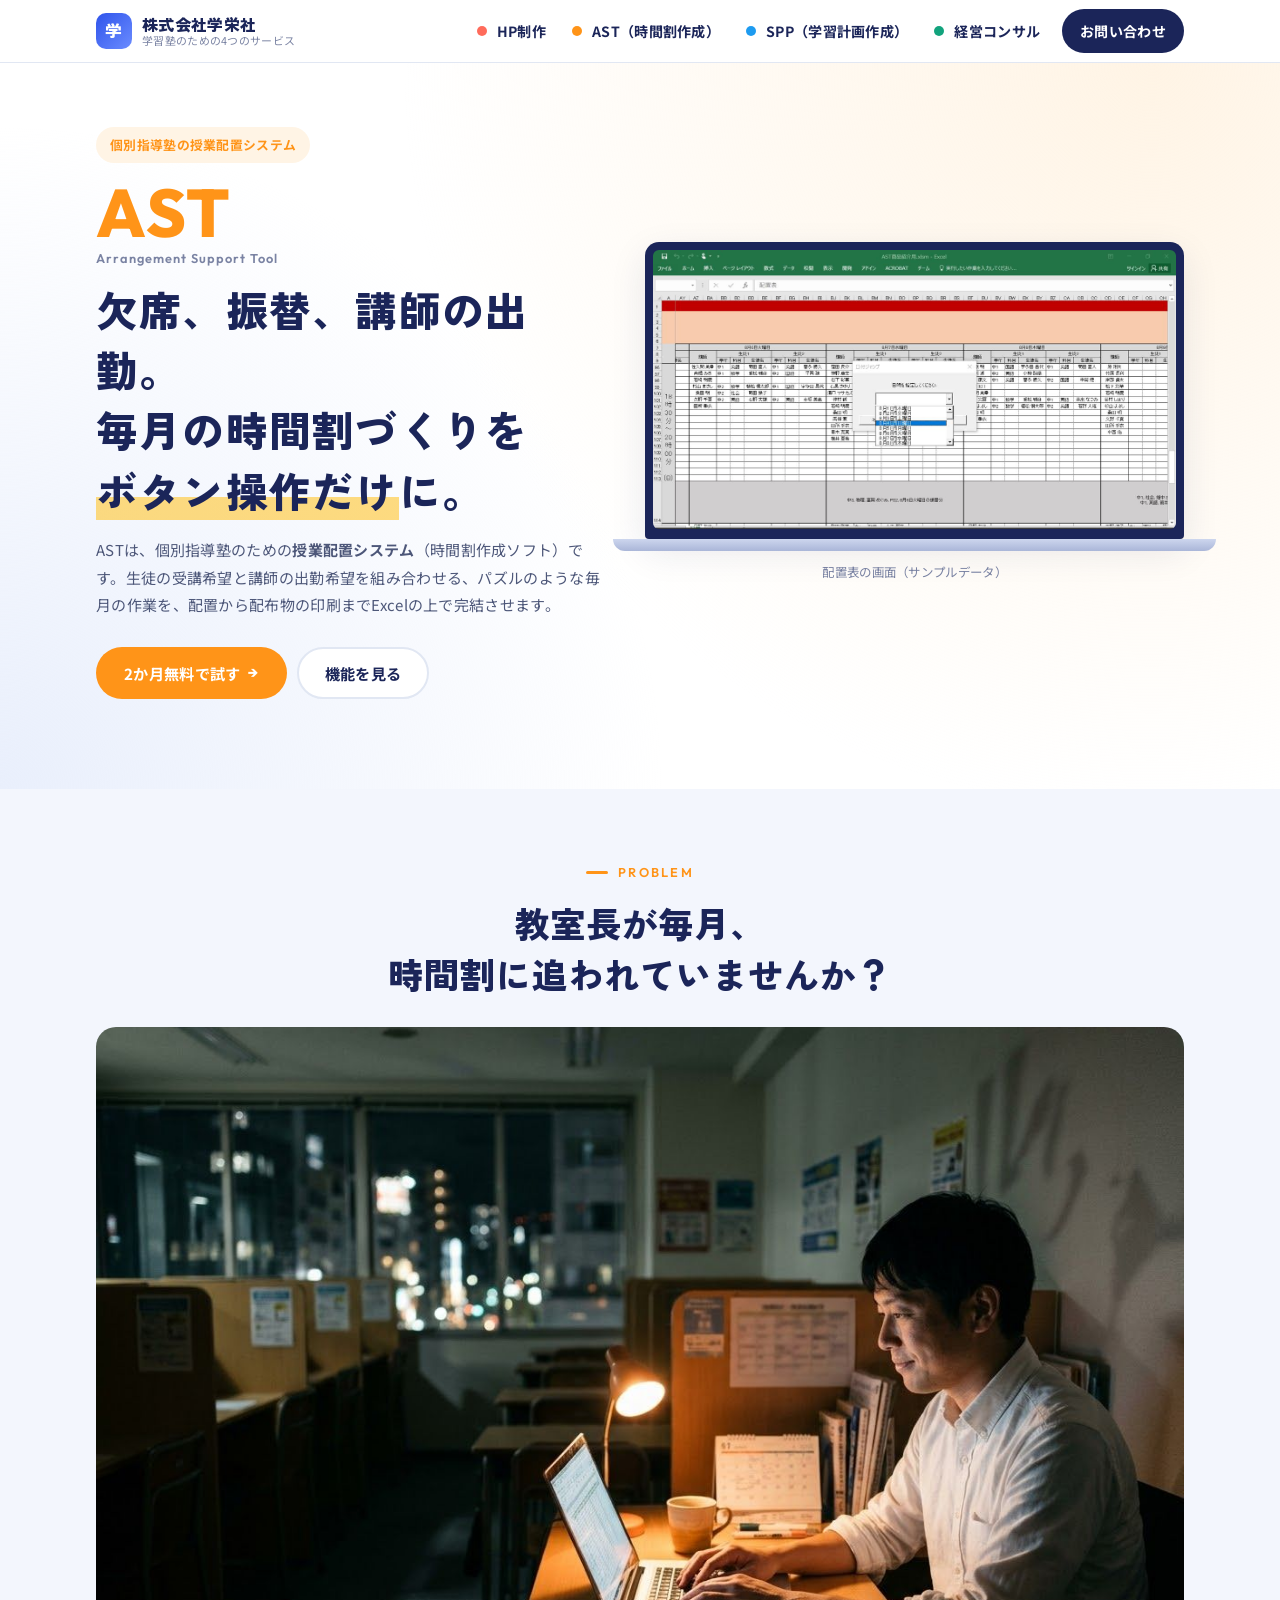
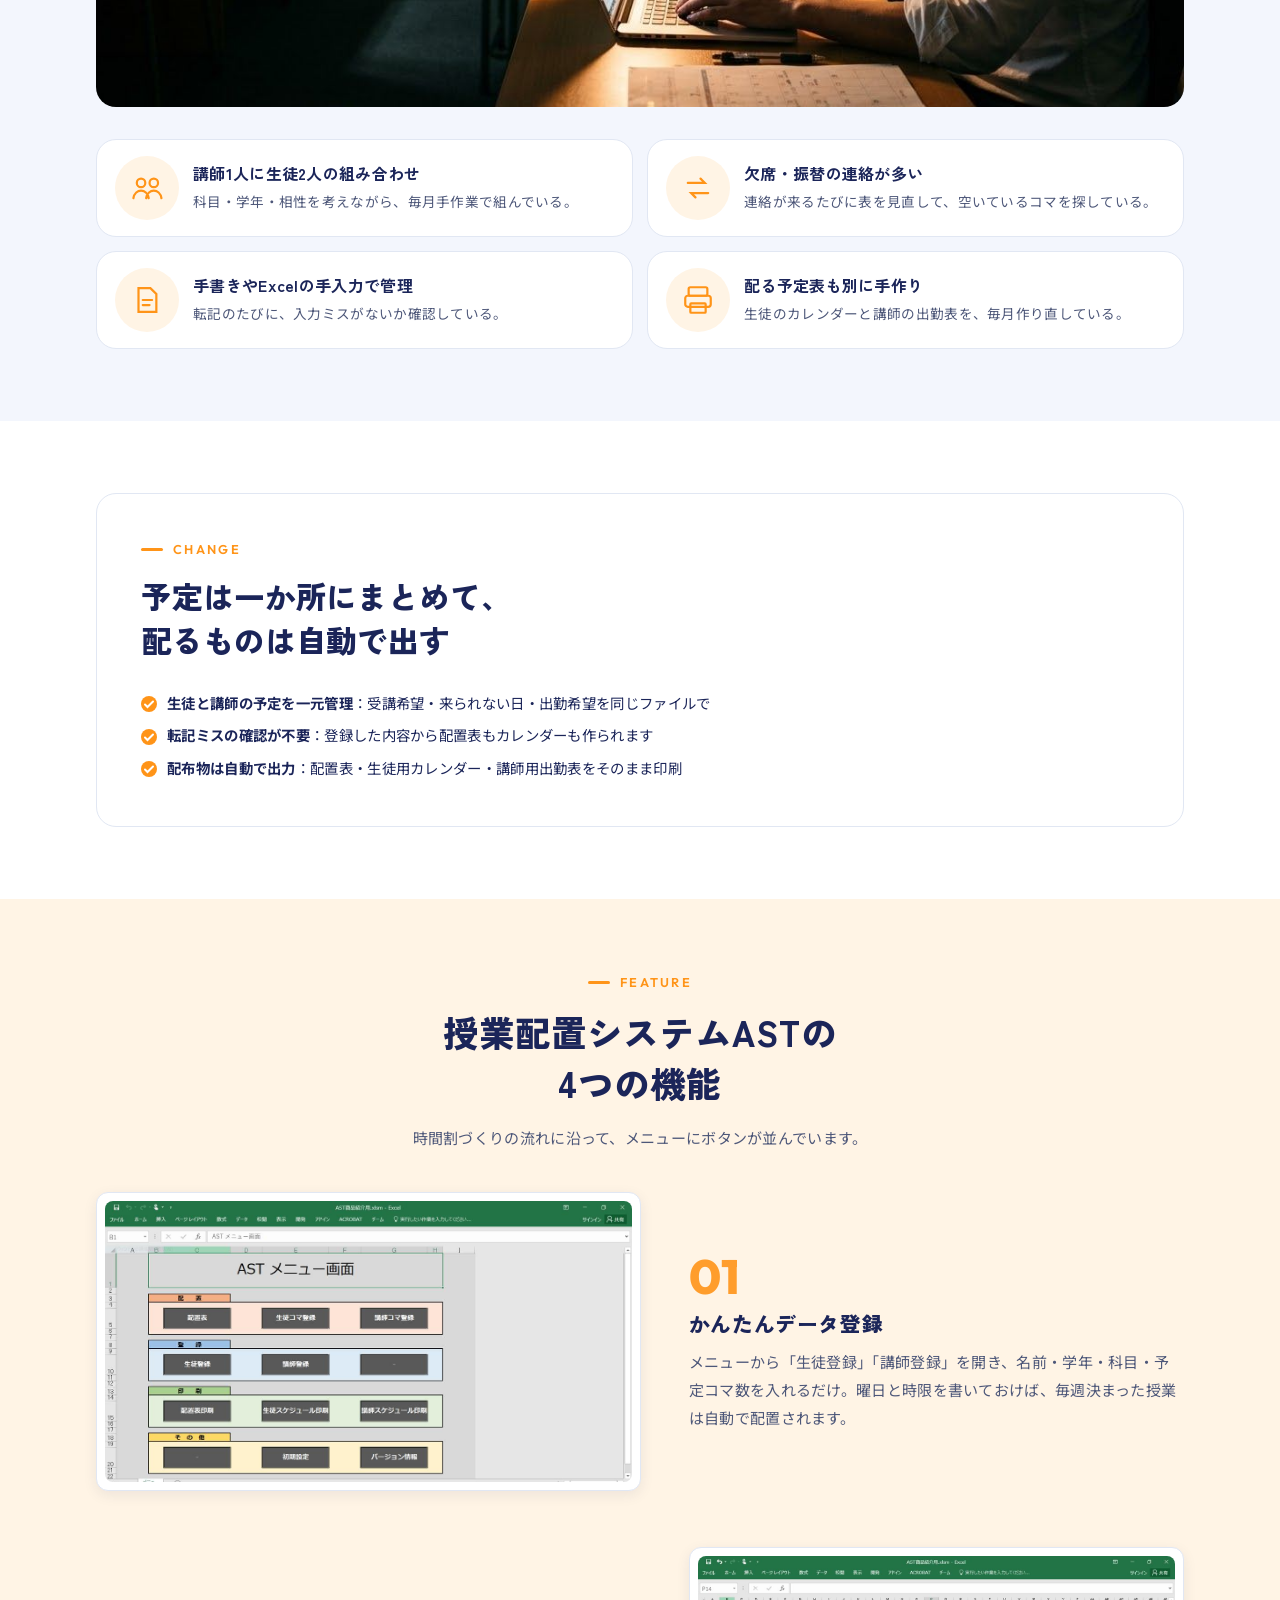
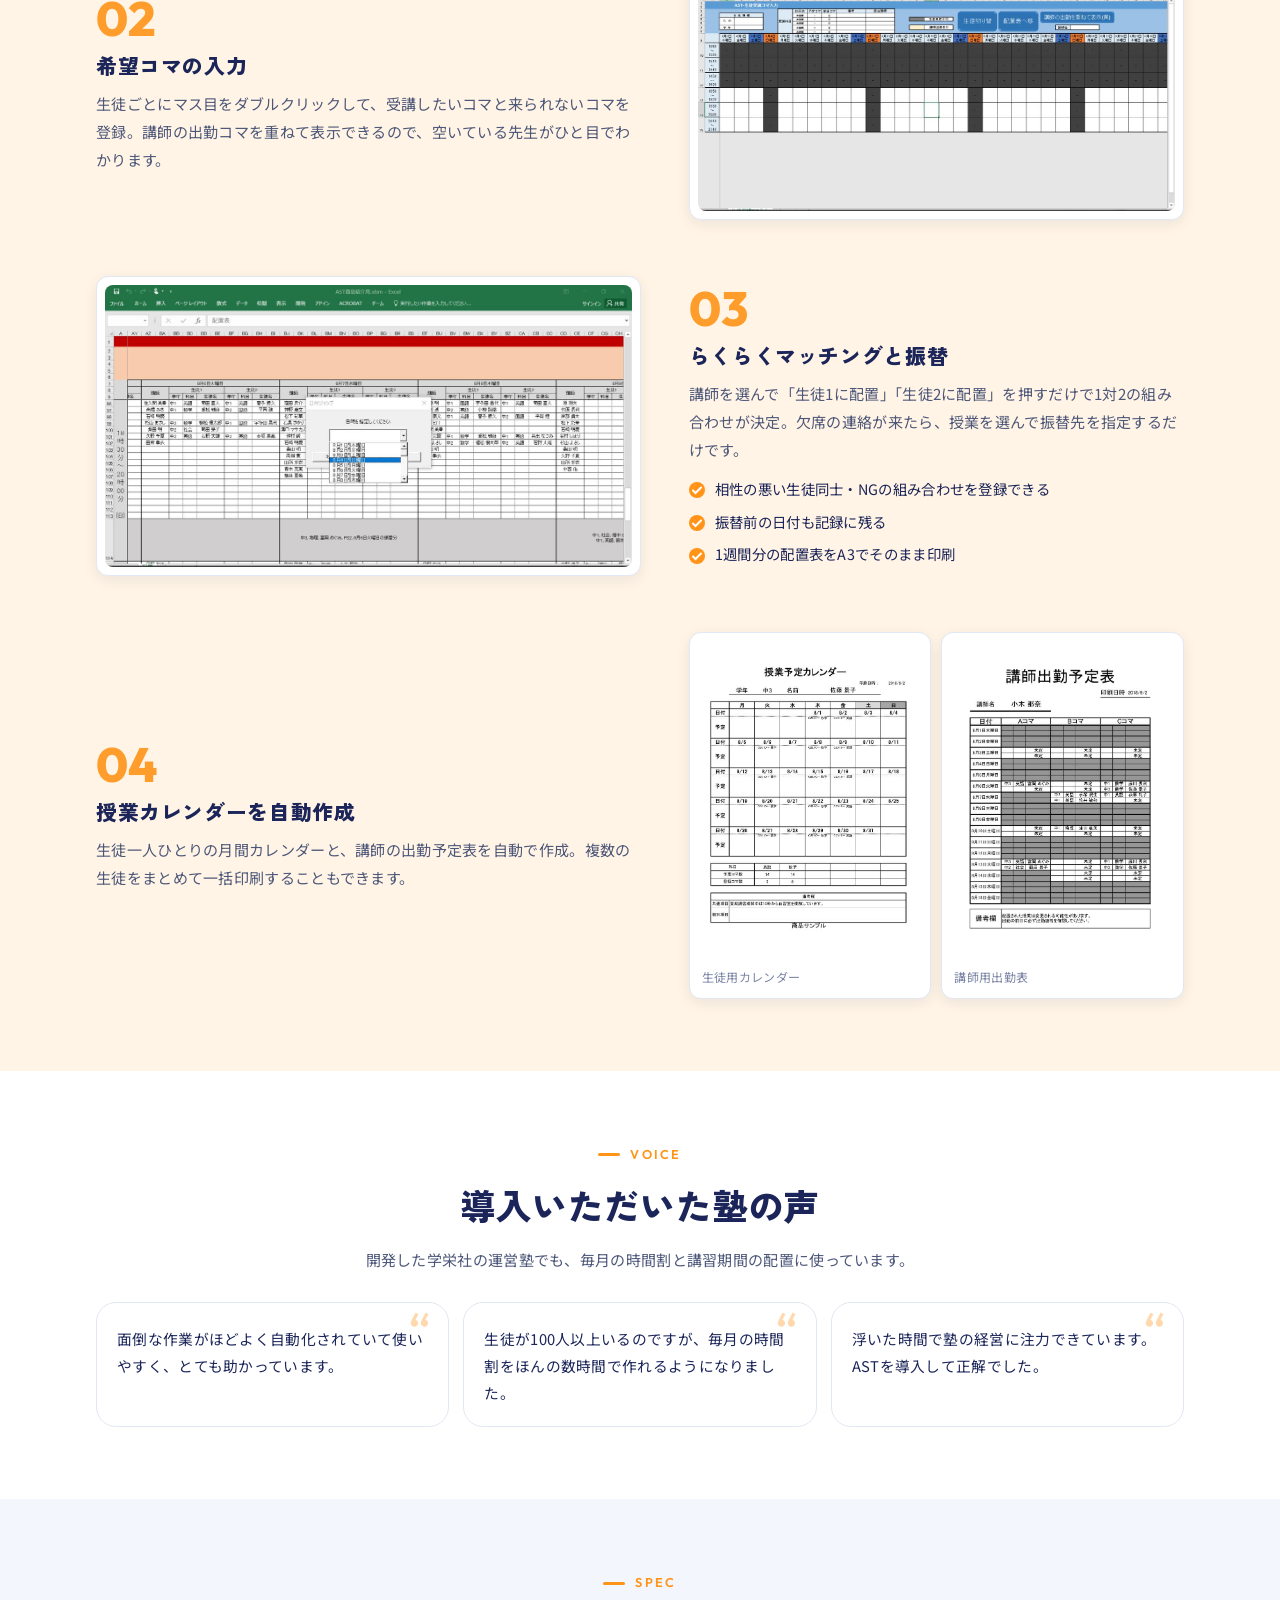
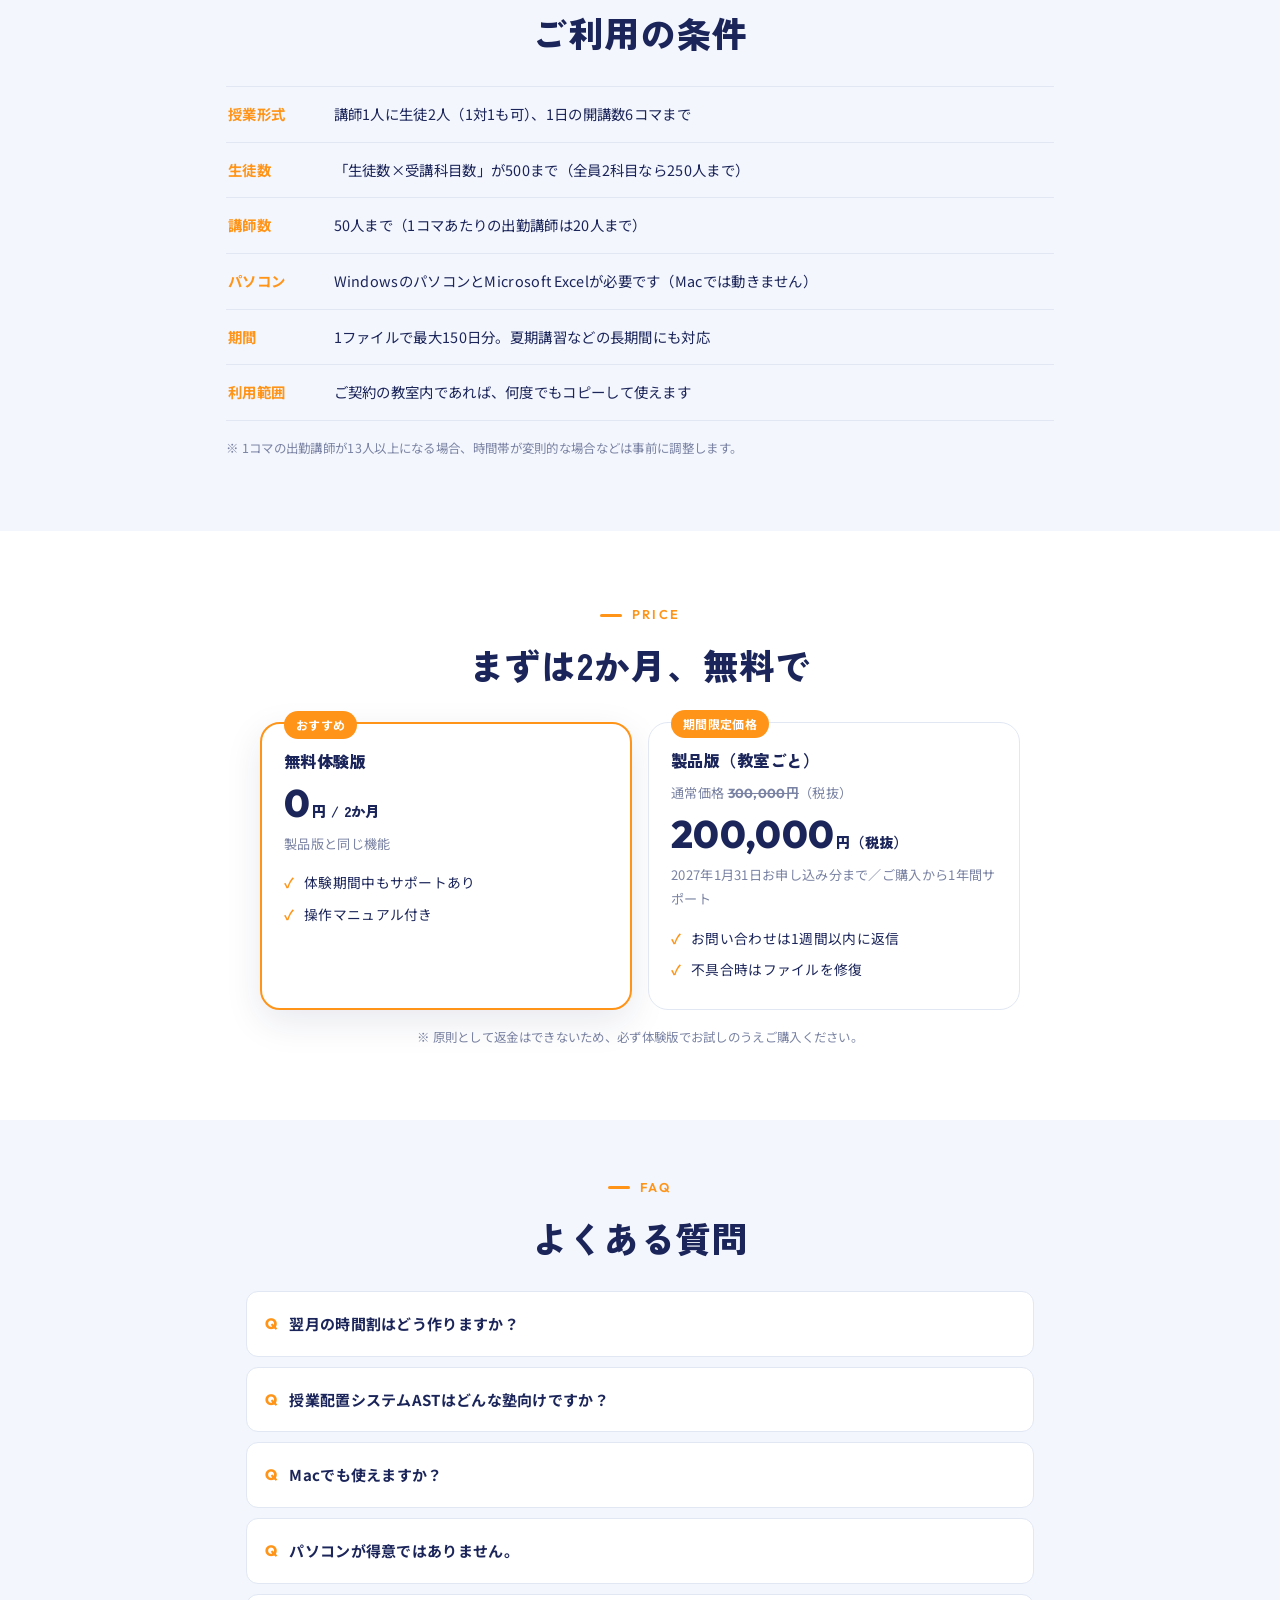
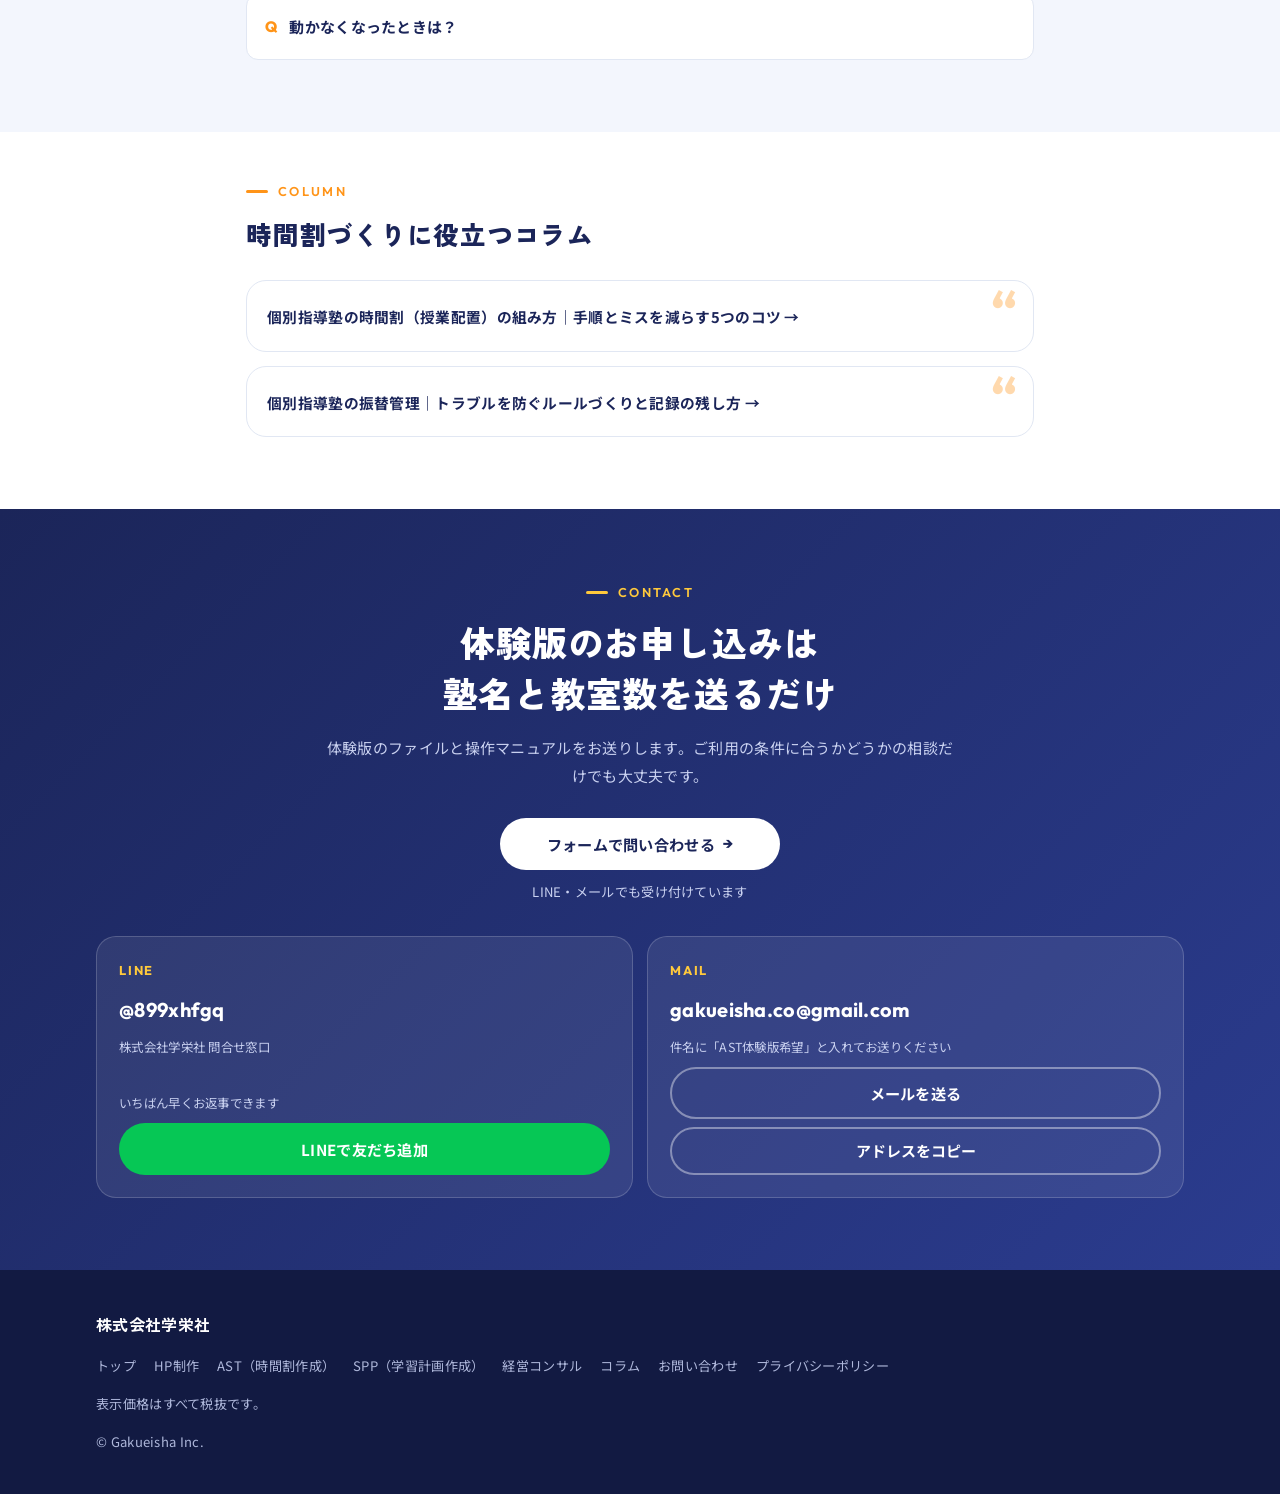
==== commit 4262d15c: "SEO対策・コラム記事・プライバシーポリシー・サイトマップを追加 Co-Authored-By: Claude Opus 5.5 <noreply@anthropic.com> Claude-Sess" ====
--- a/ast.html
+++ b/ast.html
@@ -3,12 +3,26 @@
 <head>
 <meta charset="utf-8">
 <meta name="viewport" content="width=device-width, initial-scale=1, viewport-fit=cover">
-<title>AST 授業予定組みツール｜学栄社</title>
-<meta name="description" content="1対2の個別指導塾のための授業予定組みツールAST（Arrangement Support Tool）。講師と生徒の配置、欠席・振替、カレンダーと出勤表の印刷までExcelで。2か月の無料体験版あり。">
+<title>授業配置システムAST｜個別指導塾の時間割作成ソフト（Excel）｜学栄社</title>
+<meta name="description" content="個別指導塾のための授業配置システム「AST」。講師と生徒の授業配置、欠席・振替、生徒用カレンダーと講師の出勤表の印刷までExcelで完結する時間割作成ソフトです。1対2・1対1対応、2か月の無料体験版あり。">
 <link rel="preconnect" href="https://fonts.googleapis.com"><link rel="preconnect" href="https://fonts.gstatic.com" crossorigin>
 <link rel="stylesheet" href="https://fonts.googleapis.com/css2?family=Zen+Kaku+Gothic+New:wght@500;700;900&family=Noto+Sans+JP:wght@400;500;700&family=Outfit:wght@500;600;700;800&display=swap">
+<!--SEO-->
+<link rel="canonical" href="https://gakueisha.jp/ast.html">
+<meta property="og:type" content="website">
+<meta property="og:site_name" content="株式会社学栄社">
+<meta property="og:title" content="授業配置システムAST｜個別指導塾の時間割作成ソフト（Excel）｜学栄社">
+<meta property="og:description" content="個別指導塾のための授業配置システム「AST」。講師と生徒の授業配置、欠席・振替、生徒用カレンダーと講師の出勤表の印刷までExcelで完結する時間割作成ソフトです。1対2・1対1対応、2か月の無料体験版あり。">
+<meta property="og:url" content="https://gakueisha.jp/ast.html">
+<meta property="og:image" content="https://gakueisha.jp/img/og-ast.jpg">
+<meta property="og:locale" content="ja_JP">
+<meta name="twitter:card" content="summary_large_image">
+<link rel="icon" href="img/favicon.svg" type="image/svg+xml">
+<script type="application/ld+json">{"@context": "https://schema.org", "@graph": [{"@type": "SoftwareApplication", "name": "AST（Arrangement Support Tool）授業配置システム", "alternateName": ["AST", "授業予定組みツール", "個別指導塾 時間割作成ソフト"], "applicationCategory": "BusinessApplication", "operatingSystem": "Windows（Microsoft Excelが必要）", "description": "個別指導塾のための授業配置システム。講師と生徒の授業配置、欠席・振替、生徒用カレンダー・講師出勤表の印刷までExcelで行えます。", "url": "https://gakueisha.jp/ast.html", "image": "https://gakueisha.jp/img/ast-timetable.jpg", "offers": {"@type": "Offer", "price": "200000", "priceCurrency": "JPY", "priceValidUntil": "2027-01-31", "description": "期間限定価格（税抜・教室ごと）。2か月の無料体験版あり。"}, "publisher": {"@id": "https://gakueisha.jp/#org"}}, {"@type": "FAQPage", "mainEntity": [{"@type": "Question", "name": "授業配置システムASTはどんな塾向けですか？", "acceptedAnswer": {"@type": "Answer", "text": "講師1人に生徒2人（1対1も可）の個別指導塾向けです。1日の開講数6コマまで、講師50人まで、「生徒数×受講科目数」が500まで扱えます。"}}, {"@type": "Question", "name": "翌月の時間割はどう作りますか？", "acceptedAnswer": {"@type": "Answer", "text": "今月のファイルをコピーして名前を変え、メニューの「初期設定」を押すだけです。生徒と講師の情報を引き継いだまま新しい月を作れます。"}}, {"@type": "Question", "name": "パソコンが得意ではありません。", "acceptedAnswer": {"@type": "Answer", "text": "基本の操作はメニューのボタンをクリックするだけです。操作マニュアルもお渡しします。"}}, {"@type": "Question", "name": "Macでも使えますか？", "acceptedAnswer": {"@type": "Answer", "text": "WindowsのパソコンとMicrosoft Excelが必要です。Macでは動きません。"}}]}, {"@type": "BreadcrumbList", "itemListElement": [{"@type": "ListItem", "position": 1, "name": "トップ", "item": "https://gakueisha.jp/"}, {"@type": "ListItem", "position": 2, "name": "授業配置システムAST", "item": "https://gakueisha.jp/ast.html"}]}]}</script>
+<!--/SEO-->
 <link rel="stylesheet" href="site.css">
 <style>.prints{display:grid;grid-template-columns:1fr 1fr;gap:10px}</style>
+<!--GA-->
 </head>
 <body class="p-ast" data-page="ast">
 <div id="hd"></div>
@@ -16,10 +30,10 @@
 <section class="s-hero">
   <div class="wrap grid">
     <div>
-      <span class="tag">個別指導塾用 授業予定組みツール</span>
+      <span class="tag">個別指導塾の授業配置システム</span>
       <p class="name">AST<small>Arrangement Support Tool</small></p>
       <h1>欠席、振替、講師の出勤。<br>毎月の時間割づくりを<br><span class="mark">ボタン操作だけ</span>に。</h1>
-      <p class="lead">生徒の受講希望と講師の出勤希望を組み合わせる、パズルのような毎月の作業。ASTなら、配置から配布物の印刷までExcelの上で完結します。</p>
+      <p class="lead">ASTは、個別指導塾のための<b>授業配置システム</b>（時間割作成ソフト）です。生徒の受講希望と講師の出勤希望を組み合わせる、パズルのような毎月の作業を、配置から配布物の印刷までExcelの上で完結させます。</p>
       <div class="btns"><a class="btn btn-main" href="#contact">2か月無料で試す <span class="arw">→</span></a><a class="btn btn-ghost" href="#feature">機能を見る</a></div>
     </div>
     <div class="vis rv">
@@ -60,7 +74,7 @@
 
 <section id="feature" class="bg-c">
   <div class="wrap">
-    <div class="center"><p class="eyebrow">Feature</p><h2 class="h2">時間割づくりの流れに沿って<br>ボタンが並んでいます</h2></div>
+    <div class="center"><p class="eyebrow">Feature</p><h2 class="h2">授業配置システムASTの<br>4つの機能</h2><p class="lead">時間割づくりの流れに沿って、メニューにボタンが並んでいます。</p></div>
     <div class="zig">
       <article class="rv">
         <figure class="media shot"><img src="img/ast-menu.jpg" alt="ASTのメニュー画面。配置・登録・印刷・その他のボタン" width="1200" height="641"></figure>
@@ -125,12 +139,17 @@
     <div class="center"><p class="eyebrow">FAQ</p><h2 class="h2">よくある質問</h2></div>
     <div class="faq">
       <details><summary>翌月の時間割はどう作りますか？</summary><p>今月のファイルをコピーして名前を変え、メニューの「初期設定」を押すだけ。生徒と講師の情報を引き継いだまま新しい月を作れます。</p></details>
+      <details><summary>授業配置システムASTはどんな塾向けですか？</summary><p>講師1人に生徒2人（1対1も可）の個別指導塾向けです。1日の開講数6コマまで、講師50人まで、「生徒数×受講科目数」が500まで扱えます。</p></details>
+      <details><summary>Macでも使えますか？</summary><p>WindowsのパソコンとMicrosoft Excelが必要です。Macでは動きません。</p></details>
       <details><summary>パソコンが得意ではありません。</summary><p>基本の操作はメニューのボタンをクリックするだけです。操作マニュアルもお渡しします。</p></details>
       <details><summary>動かなくなったときは？</summary><p>ファイルをメールで送っていただければ修復します。生徒と講師の個人情報は、修復以外の目的には使いません。</p></details>
     </div>
   </div>
 </section>
 
+<section style="padding-top:48px"><div class="wrap" style="max-width:820px"><p class="eyebrow">Column</p><h2 class="h2" style="font-size:clamp(1.25rem,5vw,1.6rem)">時間割づくりに役立つコラム</h2>
+<div class="voices" style="grid-template-columns:1fr"><a href="column-jikanwari.html" style="text-decoration:none"><blockquote style="font-weight:700">個別指導塾の時間割（授業配置）の組み方｜手順とミスを減らす5つのコツ →</blockquote></a><a href="column-furikae.html" style="text-decoration:none"><blockquote style="font-weight:700">個別指導塾の振替管理｜トラブルを防ぐルールづくりと記録の残し方 →</blockquote></a></div></div></section>
+
 <div id="ct" data-subject="AST体験版希望" data-title="体験版のお申し込みは<br>塾名と教室数を送るだけ" data-lead="体験版のファイルと操作マニュアルをお送りします。ご利用の条件に合うかどうかの相談だけでも大丈夫です。"></div>
 <div id="ft"></div>
 <script src="main.js"></script>
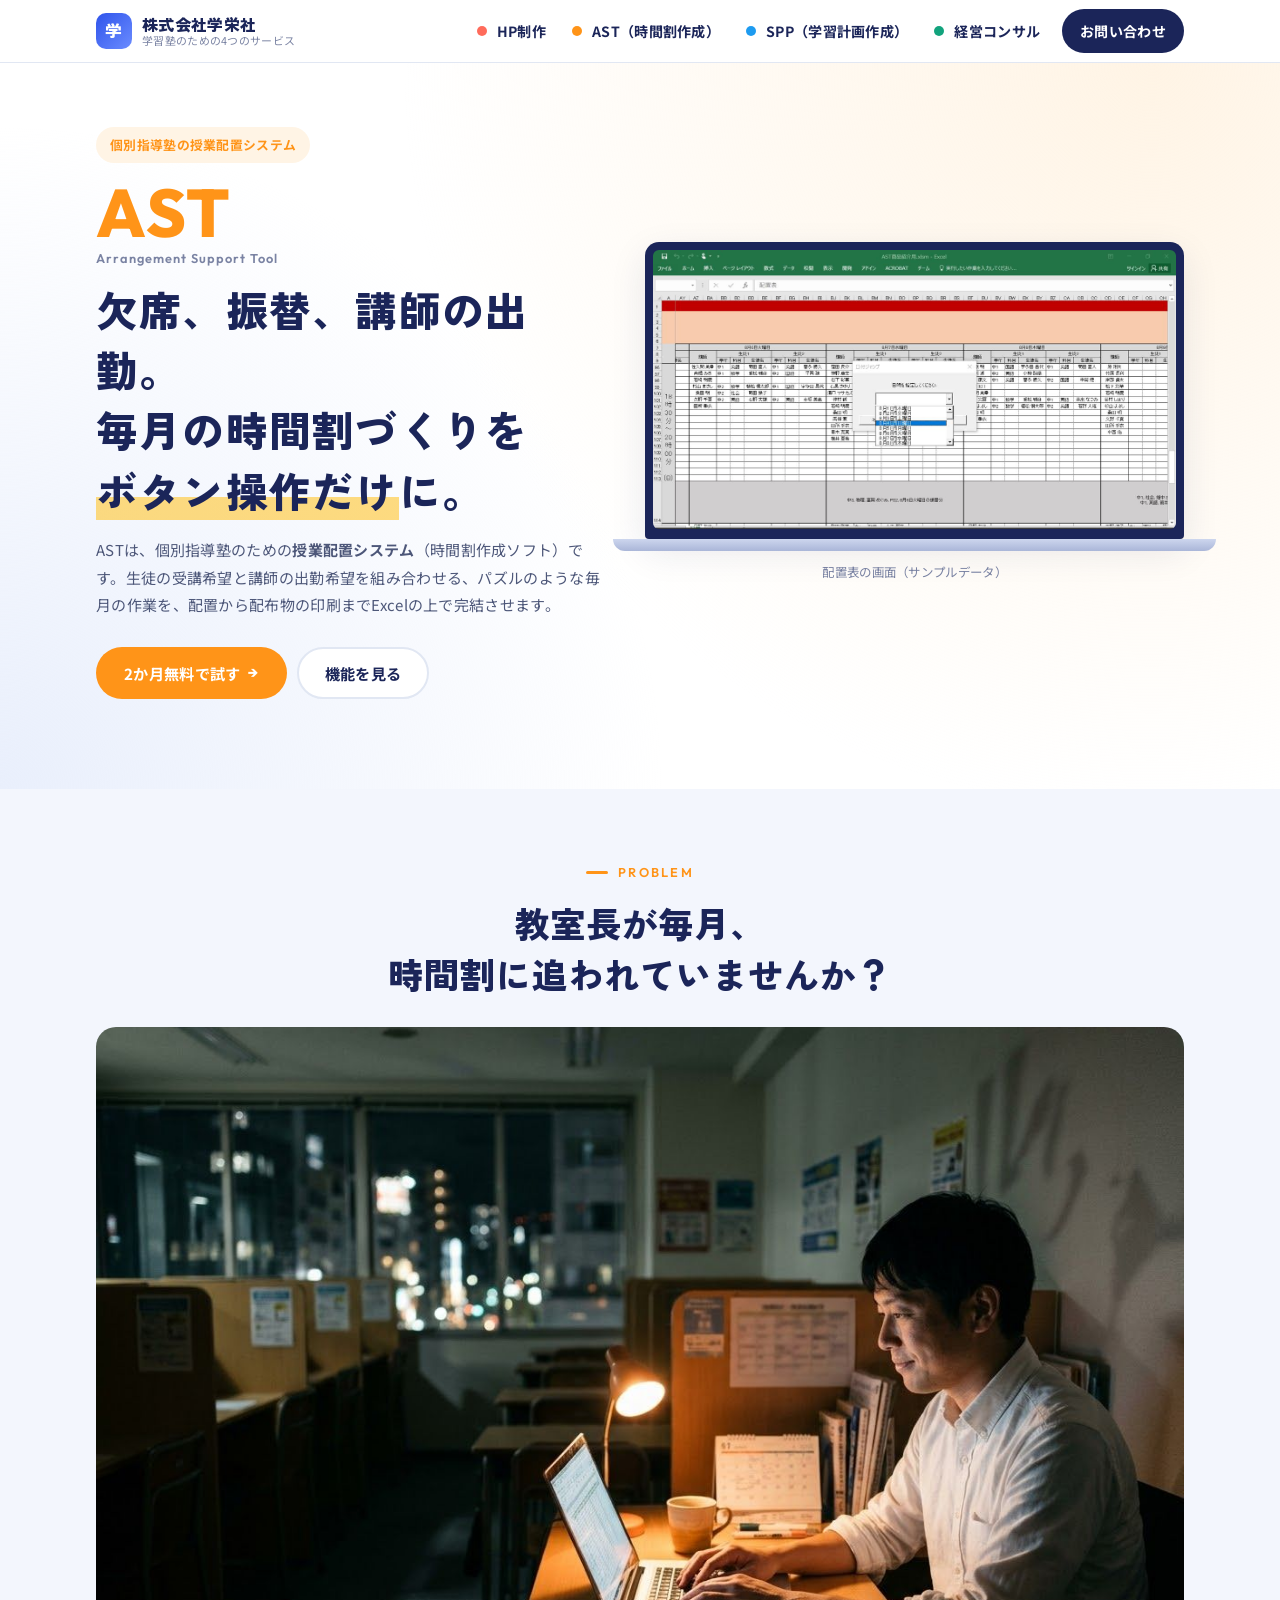
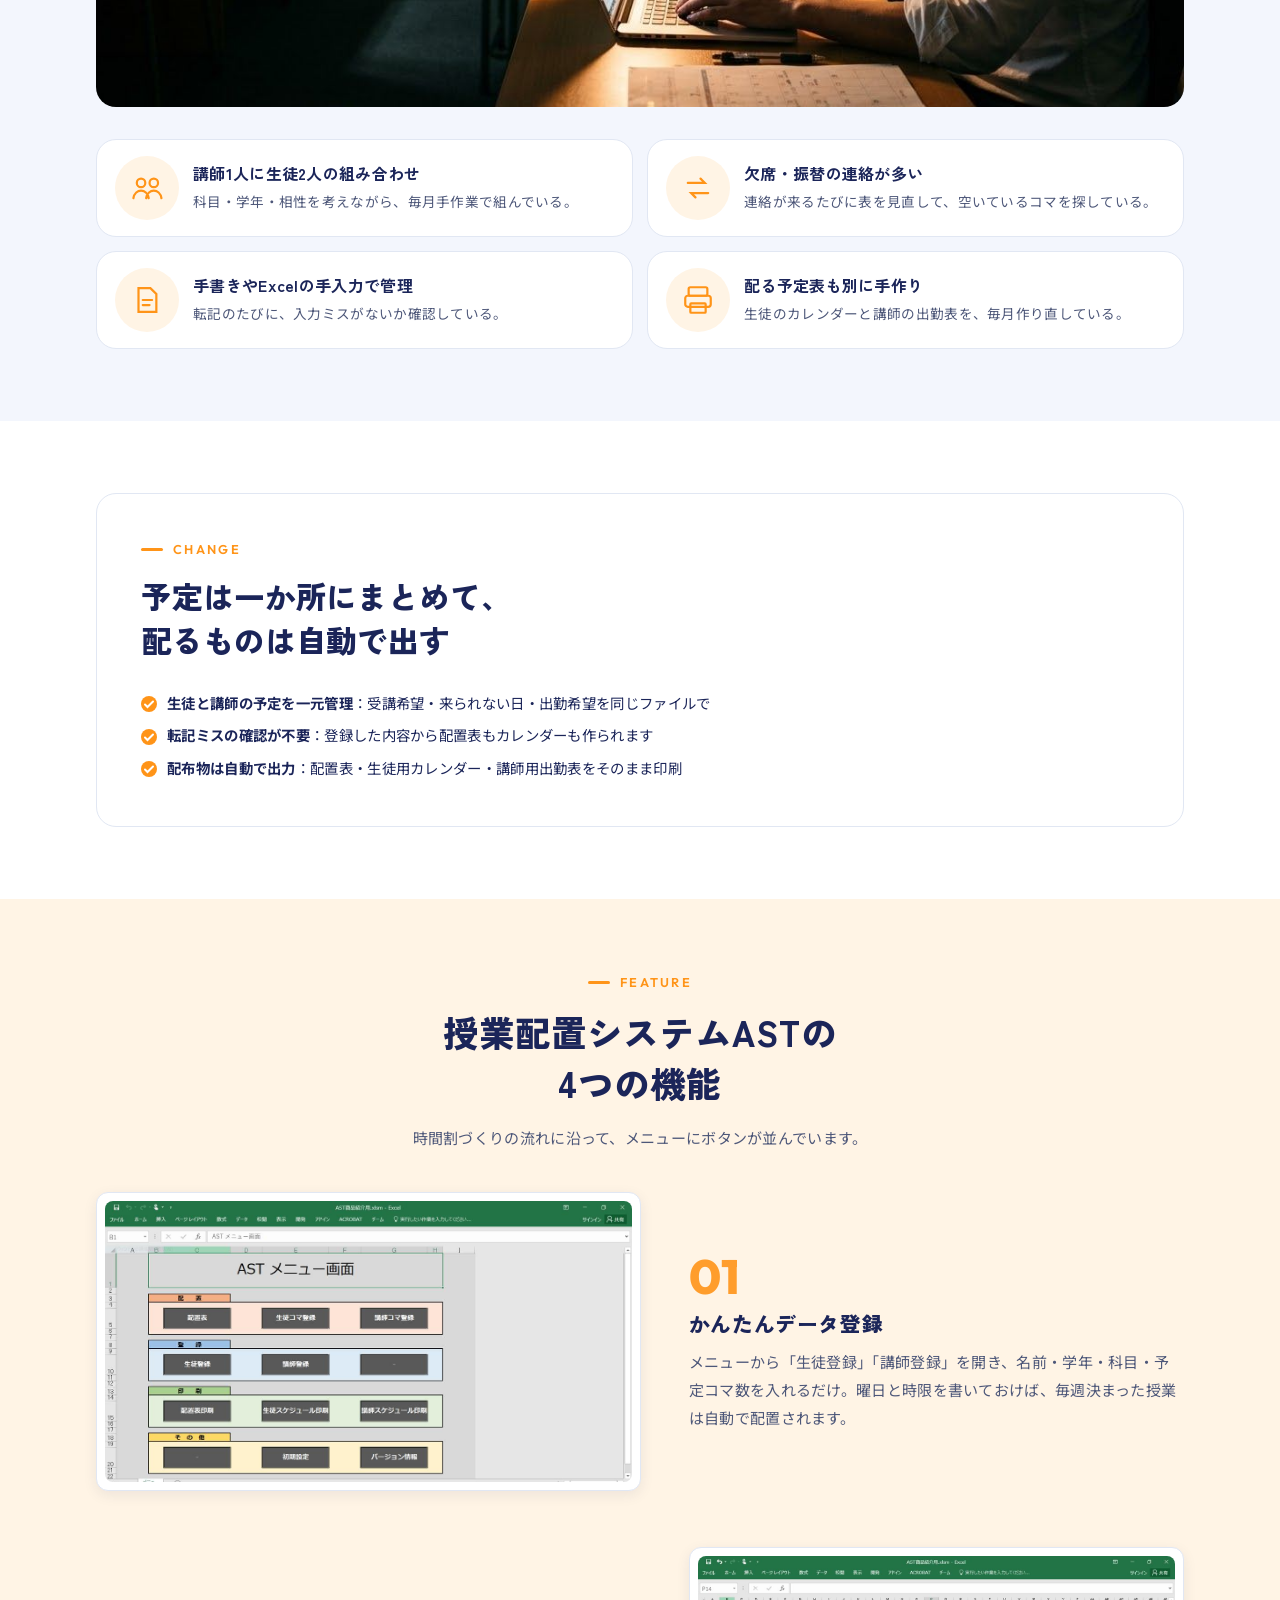
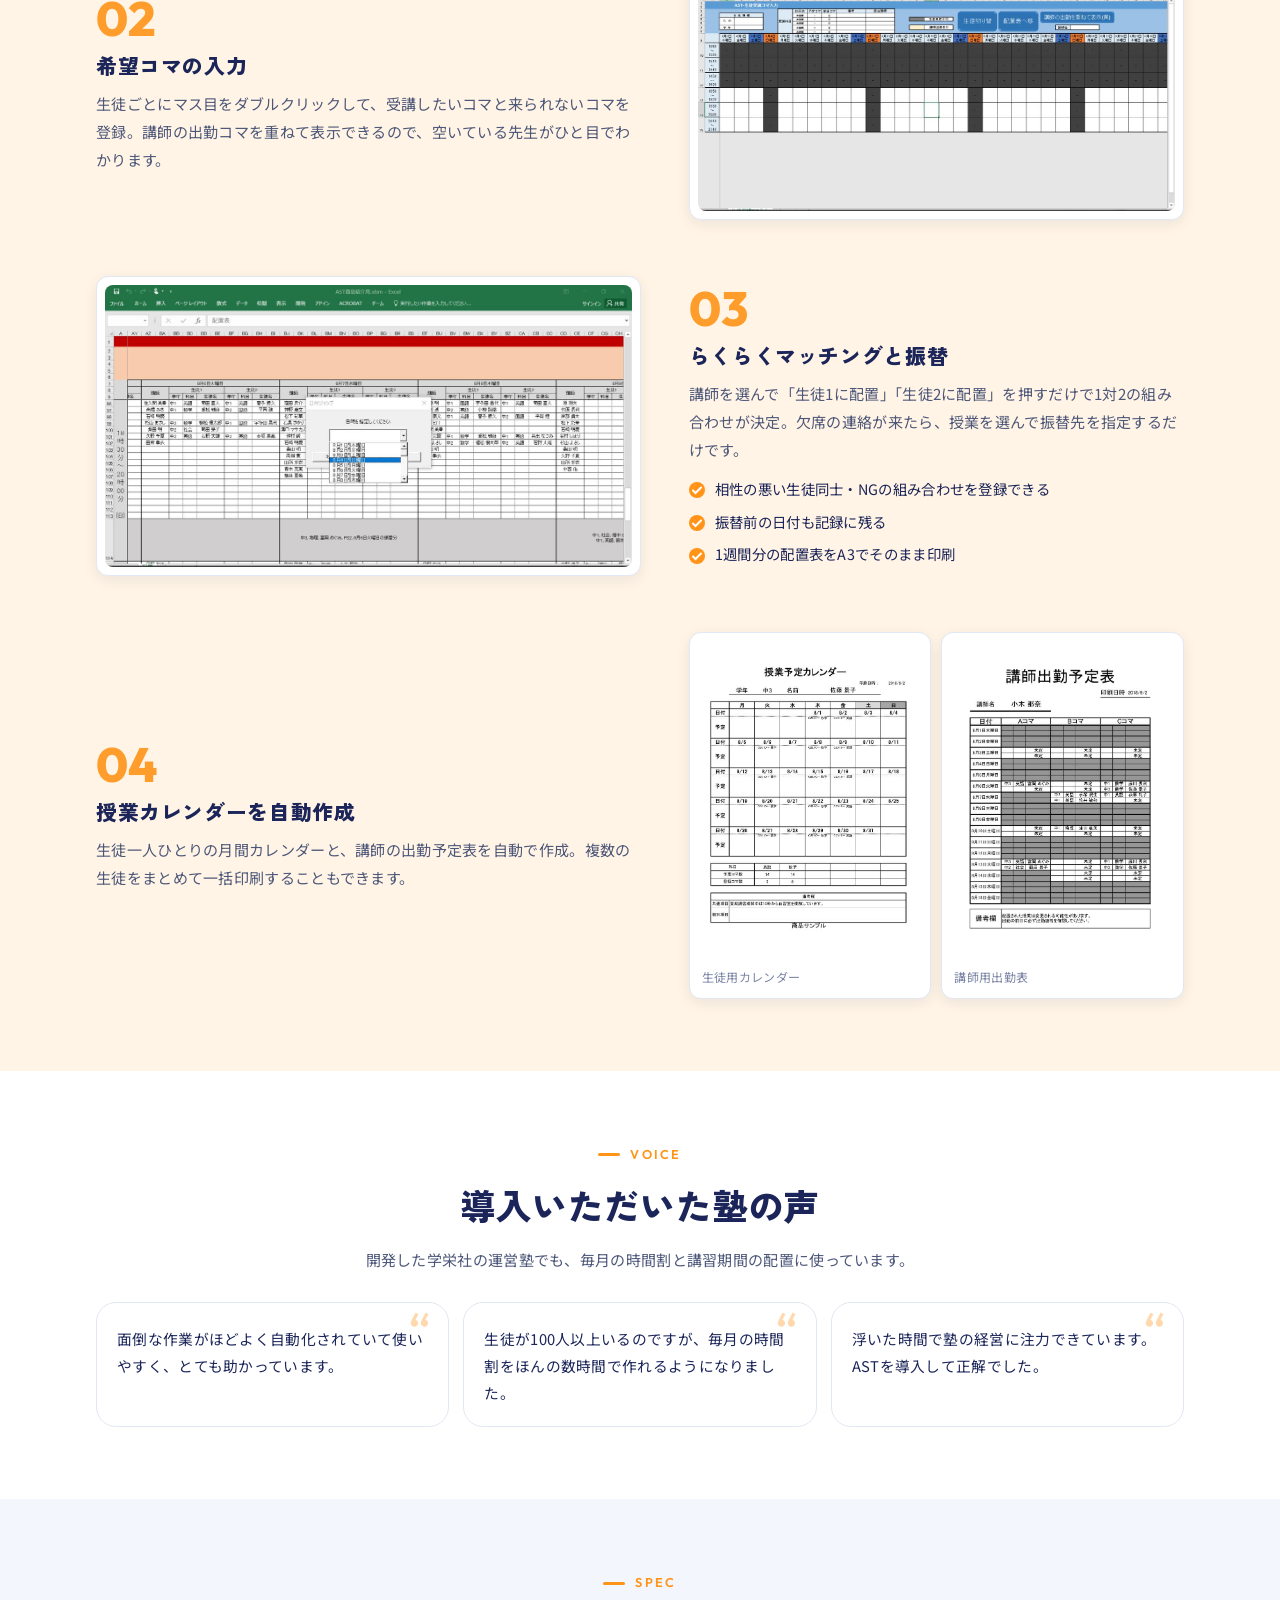
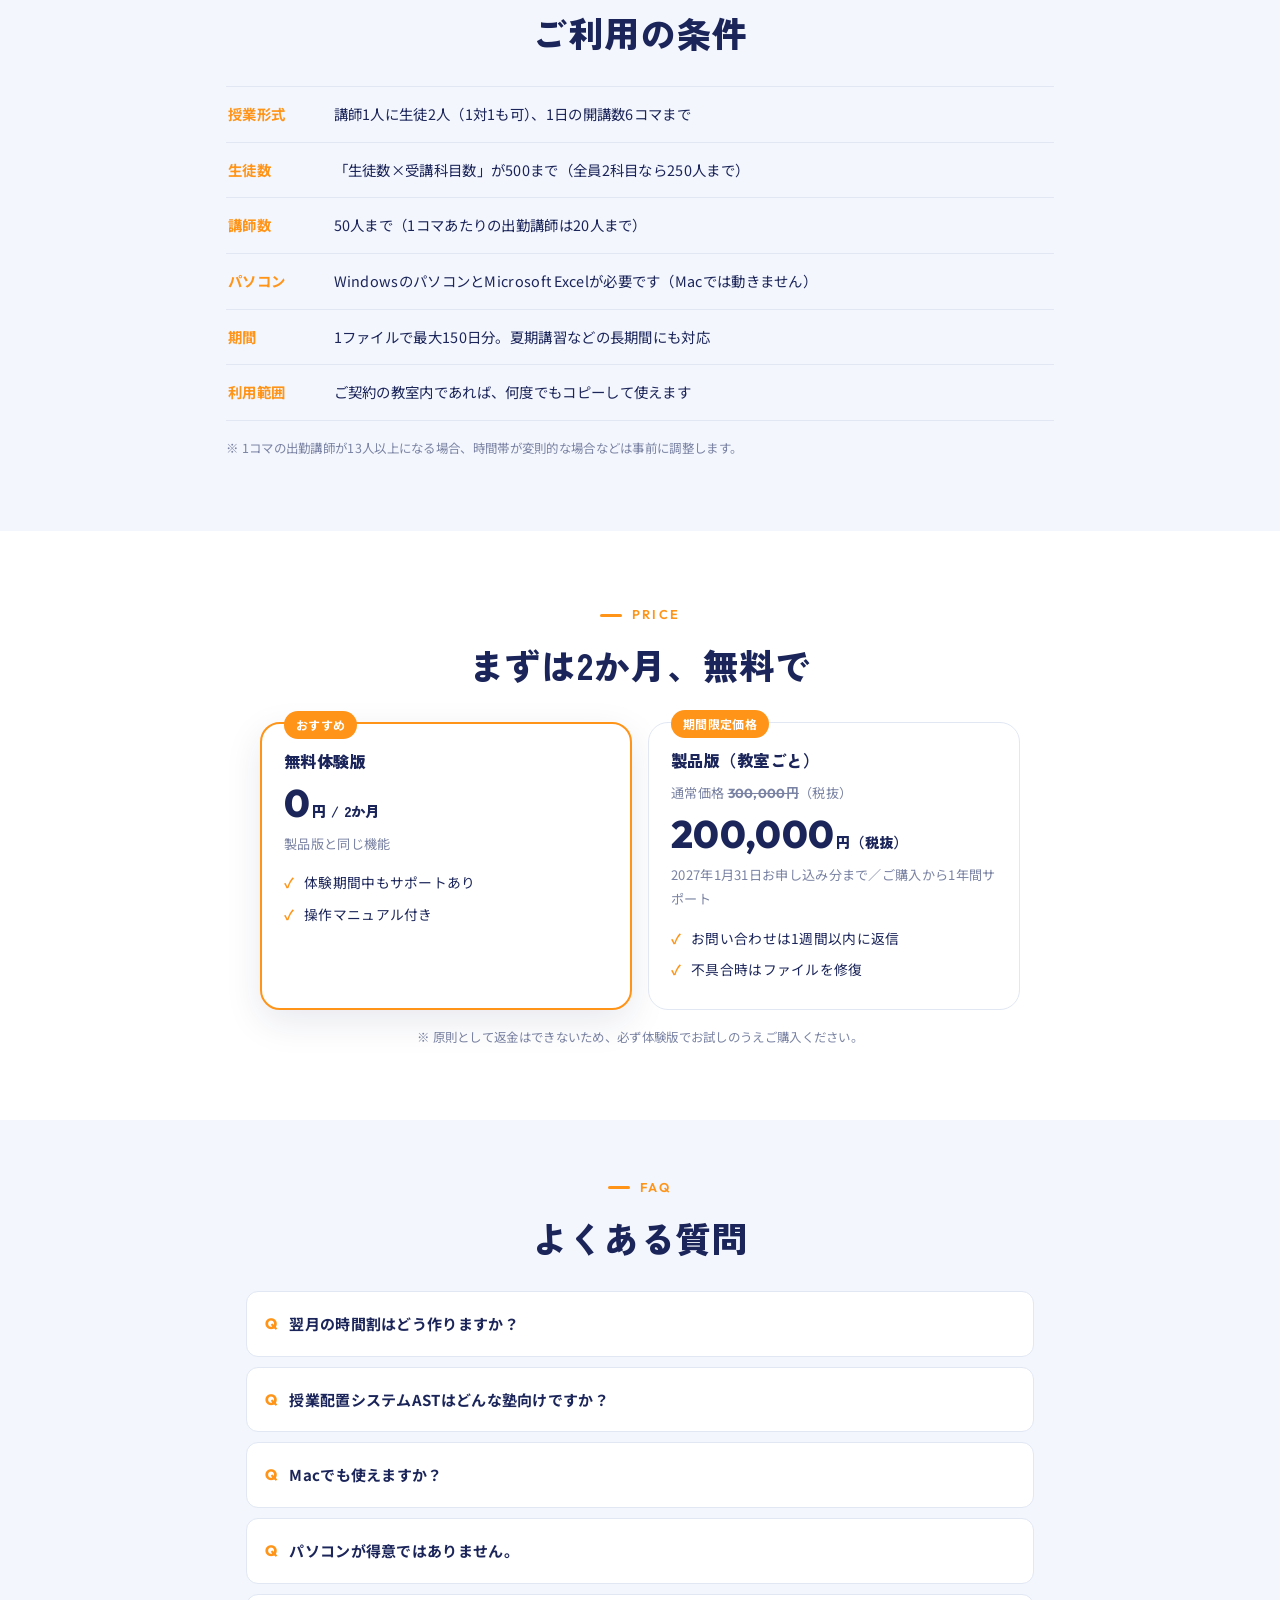
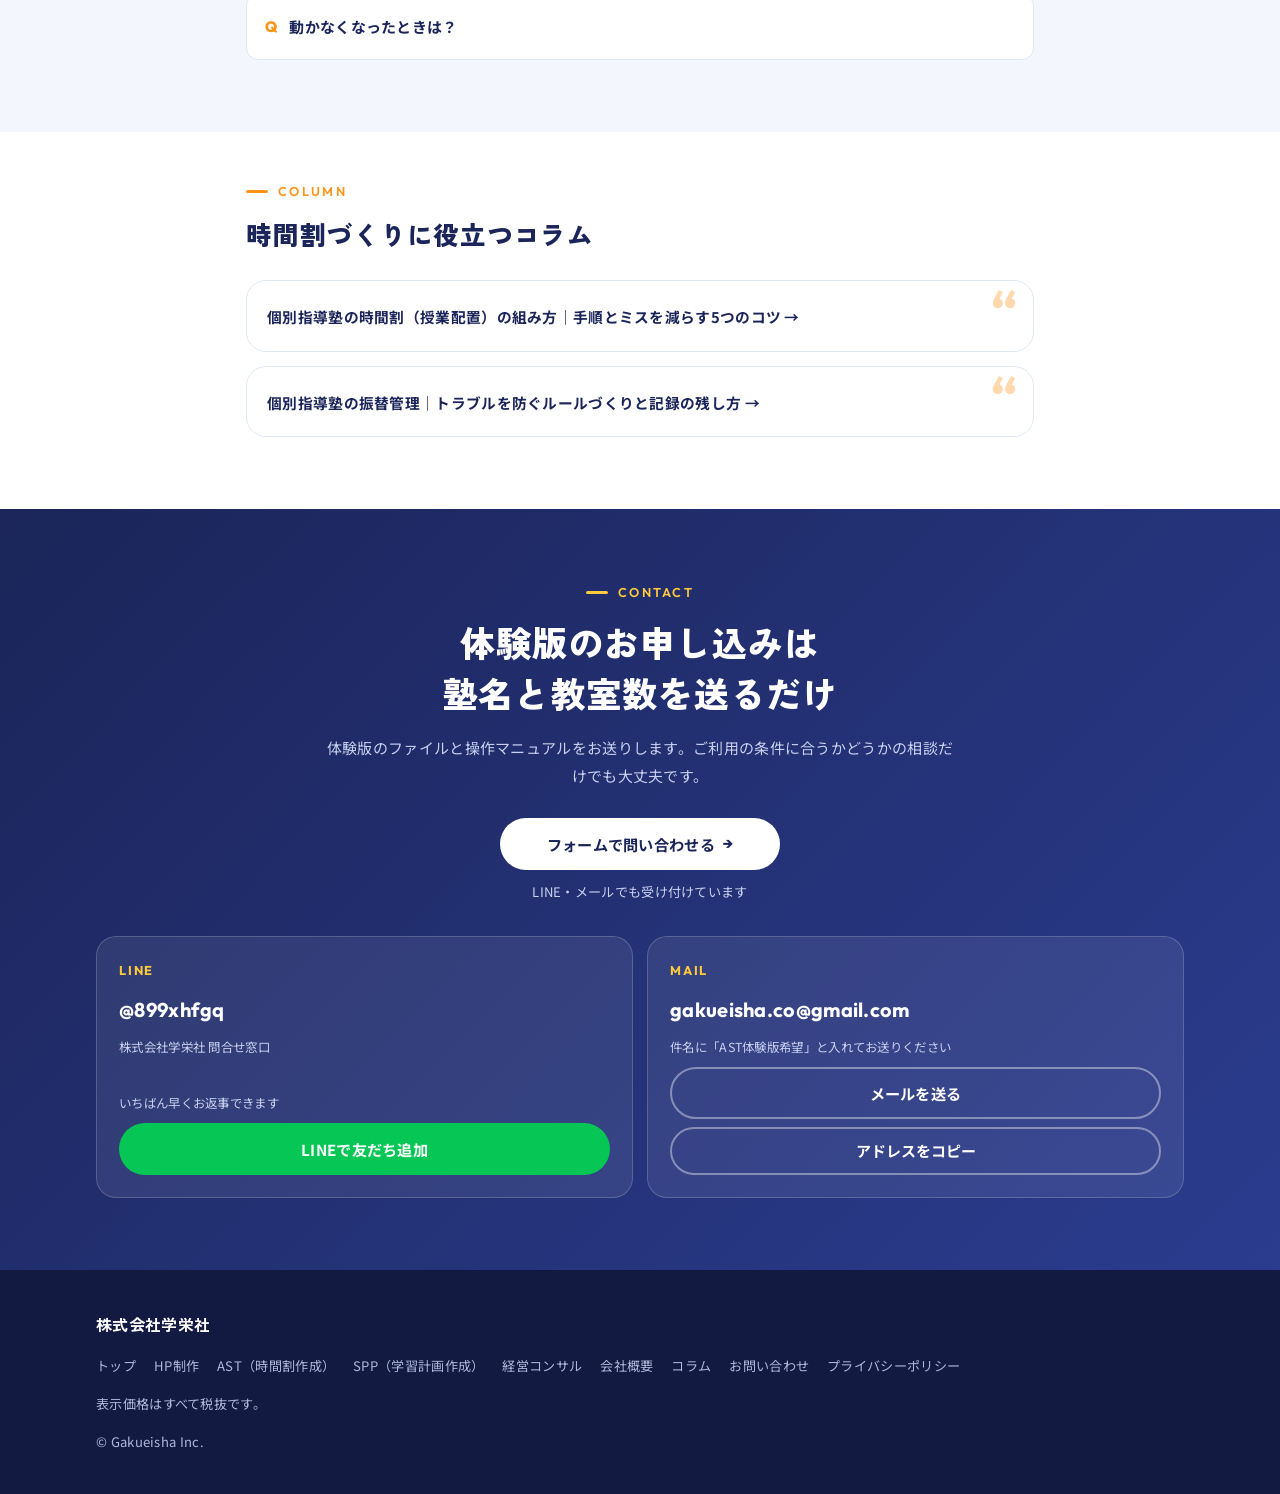
==== commit bbc9825d: "Add files via upload" ====
--- a/ast.html
+++ b/ast.html
@@ -22,10 +22,12 @@
 <!--/SEO-->
 <link rel="stylesheet" href="site.css">
 <style>.prints{display:grid;grid-template-columns:1fr 1fr;gap:10px}</style>
-<!--GA-->
+<!-- Google tag (gtag.js) -->
+<script async src="https://www.googletagmanager.com/gtag/js?id=G-DGD4G7DNEV"></script>
+<script>window.dataLayer=window.dataLayer||[];function gtag(){dataLayer.push(arguments);}gtag('js',new Date());gtag('config','G-DGD4G7DNEV');</script>
 </head>
 <body class="p-ast" data-page="ast">
-<div id="hd"></div>
+<header class="top"><div class="wrap"><a class="logo" href="./"><span class="mk">学</span><span><b>株式会社学栄社</b><small>学習塾のための4つのサービス</small></span></a><button class="menu-btn" type="button" aria-label="メニュー" aria-expanded="false"><span></span></button><nav class="gnav"><a href="hp.html"><i style="background:var(--hp)"></i>HP制作</a><a href="ast.html" aria-current="page"><i style="background:var(--ast)"></i>AST（時間割作成）</a><a href="spp.html"><i style="background:var(--spp)"></i>SPP（学習計画作成）</a><a href="consult.html"><i style="background:var(--con)"></i>経営コンサル</a><a class="cta" href="contact.html">お問い合わせ</a></nav></div></header>
 
 <section class="s-hero">
   <div class="wrap grid">
@@ -151,7 +153,7 @@
 <div class="voices" style="grid-template-columns:1fr"><a href="column-jikanwari.html" style="text-decoration:none"><blockquote style="font-weight:700">個別指導塾の時間割（授業配置）の組み方｜手順とミスを減らす5つのコツ →</blockquote></a><a href="column-furikae.html" style="text-decoration:none"><blockquote style="font-weight:700">個別指導塾の振替管理｜トラブルを防ぐルールづくりと記録の残し方 →</blockquote></a></div></div></section>
 
 <div id="ct" data-subject="AST体験版希望" data-title="体験版のお申し込みは<br>塾名と教室数を送るだけ" data-lead="体験版のファイルと操作マニュアルをお送りします。ご利用の条件に合うかどうかの相談だけでも大丈夫です。"></div>
-<div id="ft"></div>
+<footer><div class="wrap"><b>株式会社学栄社</b><nav><a href="./">トップ</a><a href="hp.html">HP制作</a><a href="ast.html">AST（時間割作成）</a><a href="spp.html">SPP（学習計画作成）</a><a href="consult.html">経営コンサル</a><a href="company.html">会社概要</a><a href="column.html">コラム</a><a href="contact.html">お問い合わせ</a><a href="privacy.html">プライバシーポリシー</a></nav><span>表示価格はすべて税抜です。</span><span>© Gakueisha Inc.</span></div></footer>
 <script src="main.js"></script>
 </body>
 </html>
